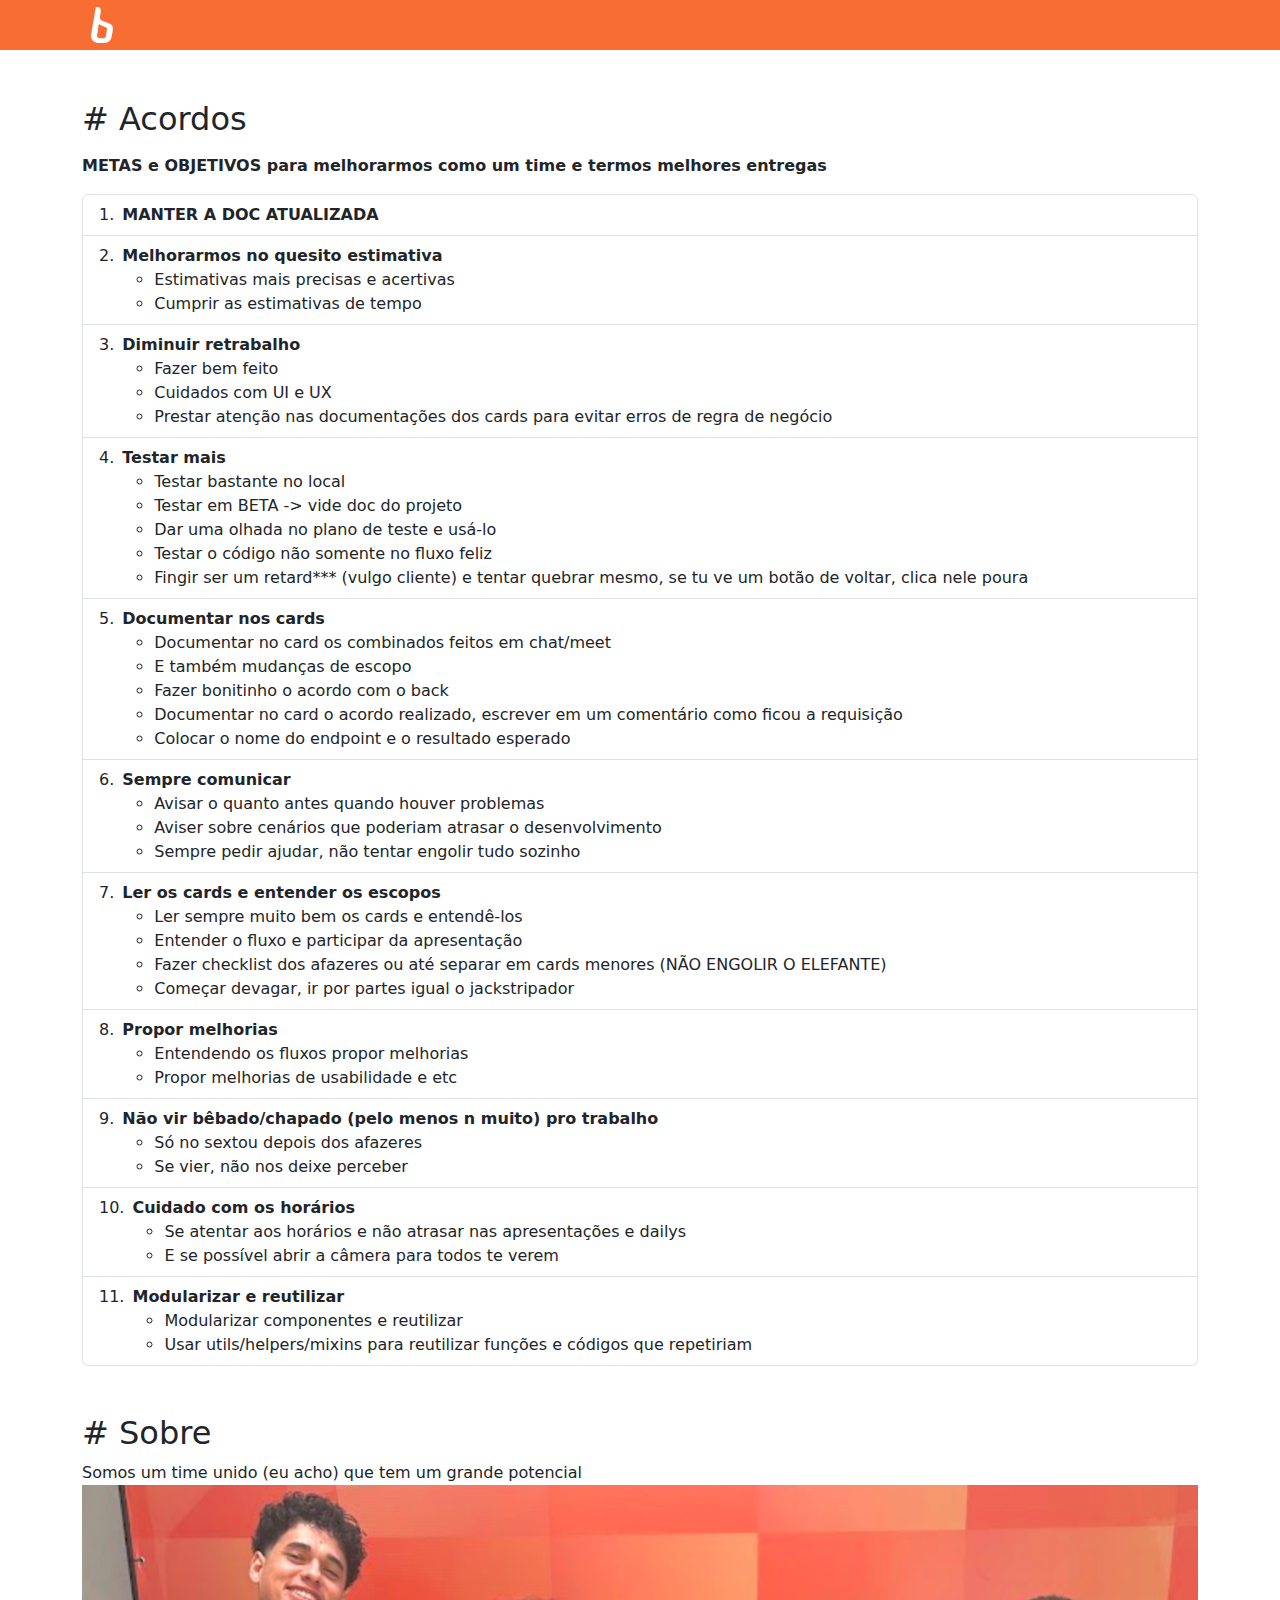
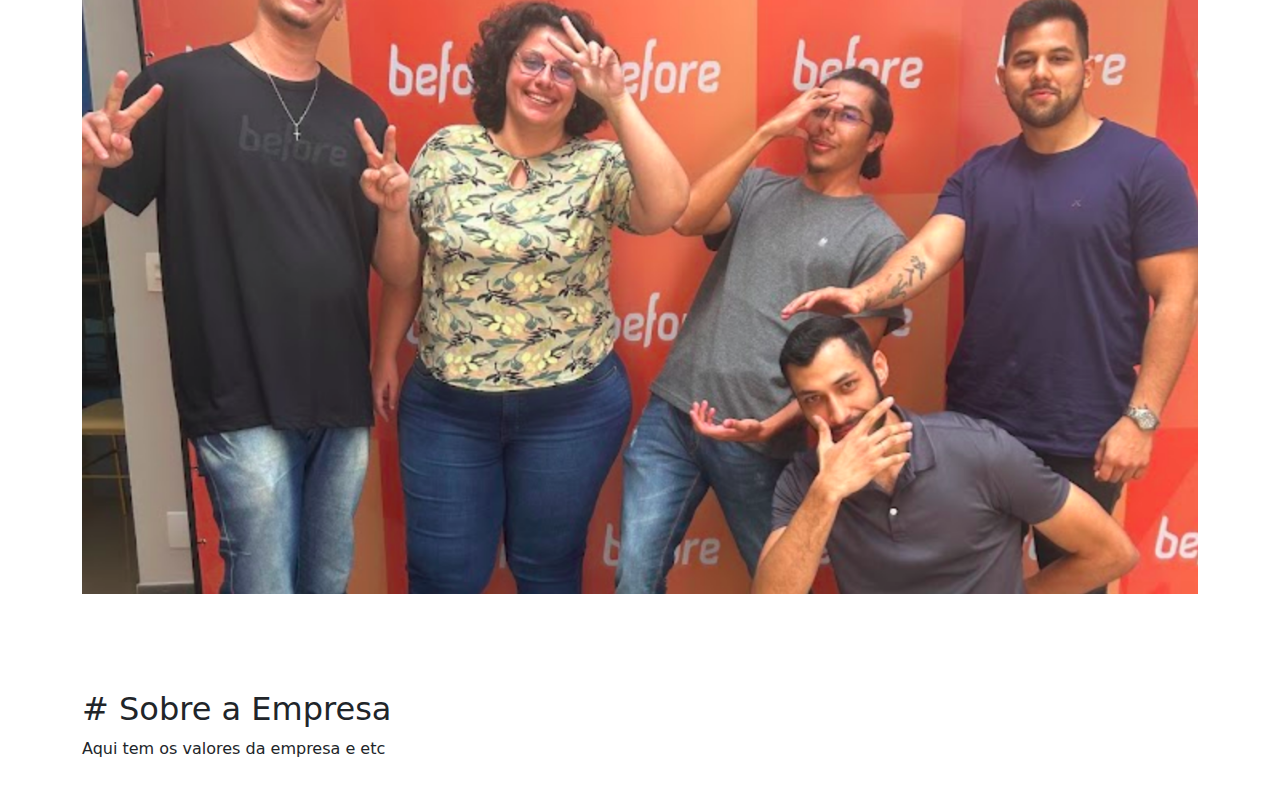
==== src/documentation.html @ 4512d08c "new navbar layout and adding goals on documentation and hub" ====
<html lang="pt-br">
  <head>
    <meta charset="UTF-8">
    <meta name="viewport" content="width=device-width, initial-scale=1.0">
    <link rel="icon" type="image/png" href="assets/images/cat.png">
    <link rel="stylesheet" href="assets/style/documentation.css">
    <link rel="stylesheet" href="assets/style/main.css">
    <link href="https://cdn.jsdelivr.net/npm/bootstrap@5.3.3/dist/css/bootstrap.min.css" rel="stylesheet" integrity="sha384-QWTKZyjpPEjISv5WaRU9OFeRpok6YctnYmDr5pNlyT2bRjXh0JMhjY6hW+ALEwIH" crossorigin="anonymous">
    <title>DOC</title>
  </head>

  <body id="documentation">
    <div id="navbar"></div>
    <div class="body">
      <div class="container">
        <section id="agreements">
          <h2 class="h2"># Acordos</h2>
          <div id="container-agreements" class="mb-5" />
        </section>
        <section id="about">
          <h2 class="h2"># Sobre</h2>
          <div id="content-about" class="mb-5">
            Somos um time unido (eu acho) que tem um grande potencial
            <img src="assets/images/time-front-end.jpg" alt="foto do timinho" class="mb-5">
          </div>
        </section>
        <section id="enterprise">
          <h2 class="h2"># Sobre a Empresa</h2>
          <div id="content-enterprise" class="mb-5">
            Aqui tem os valores da empresa e etc
          </div>
        </section>
      </div>
    </div>
  </body>
</html>

<script src="https://cdn.jsdelivr.net/npm/bootstrap@5.3.3/dist/js/bootstrap.bundle.min.js" integrity="sha384-YvpcrYf0tY3lHB60NNkmXc5s9fDVZLESaAA55NDzOxhy9GkcIdslK1eN7N6jIeHz" crossorigin="anonymous"></script>
<script type="module" src="./js/documentation/index.js"></script>
---- src/assets/style/documentation.css ----
@import url('navbar.css');

#agreements {
  margin-top: 100px;
}

#agreements,
#about,
#enterprise {
  scroll-margin-top: 100px;
}

img {
  width: 100%;
}
---- src/assets/style/main.css ----
@import url('navbar.css');

body {
  font-family: sans-serif;
}

.container {
  max-width: 1200px;
  margin: 0px auto;
}

.section {
  .title {
    font-size: 24px;
  }
  .content {
    font-size: 16px;
    .list {

    }
    .list-item {

    }
  }
}
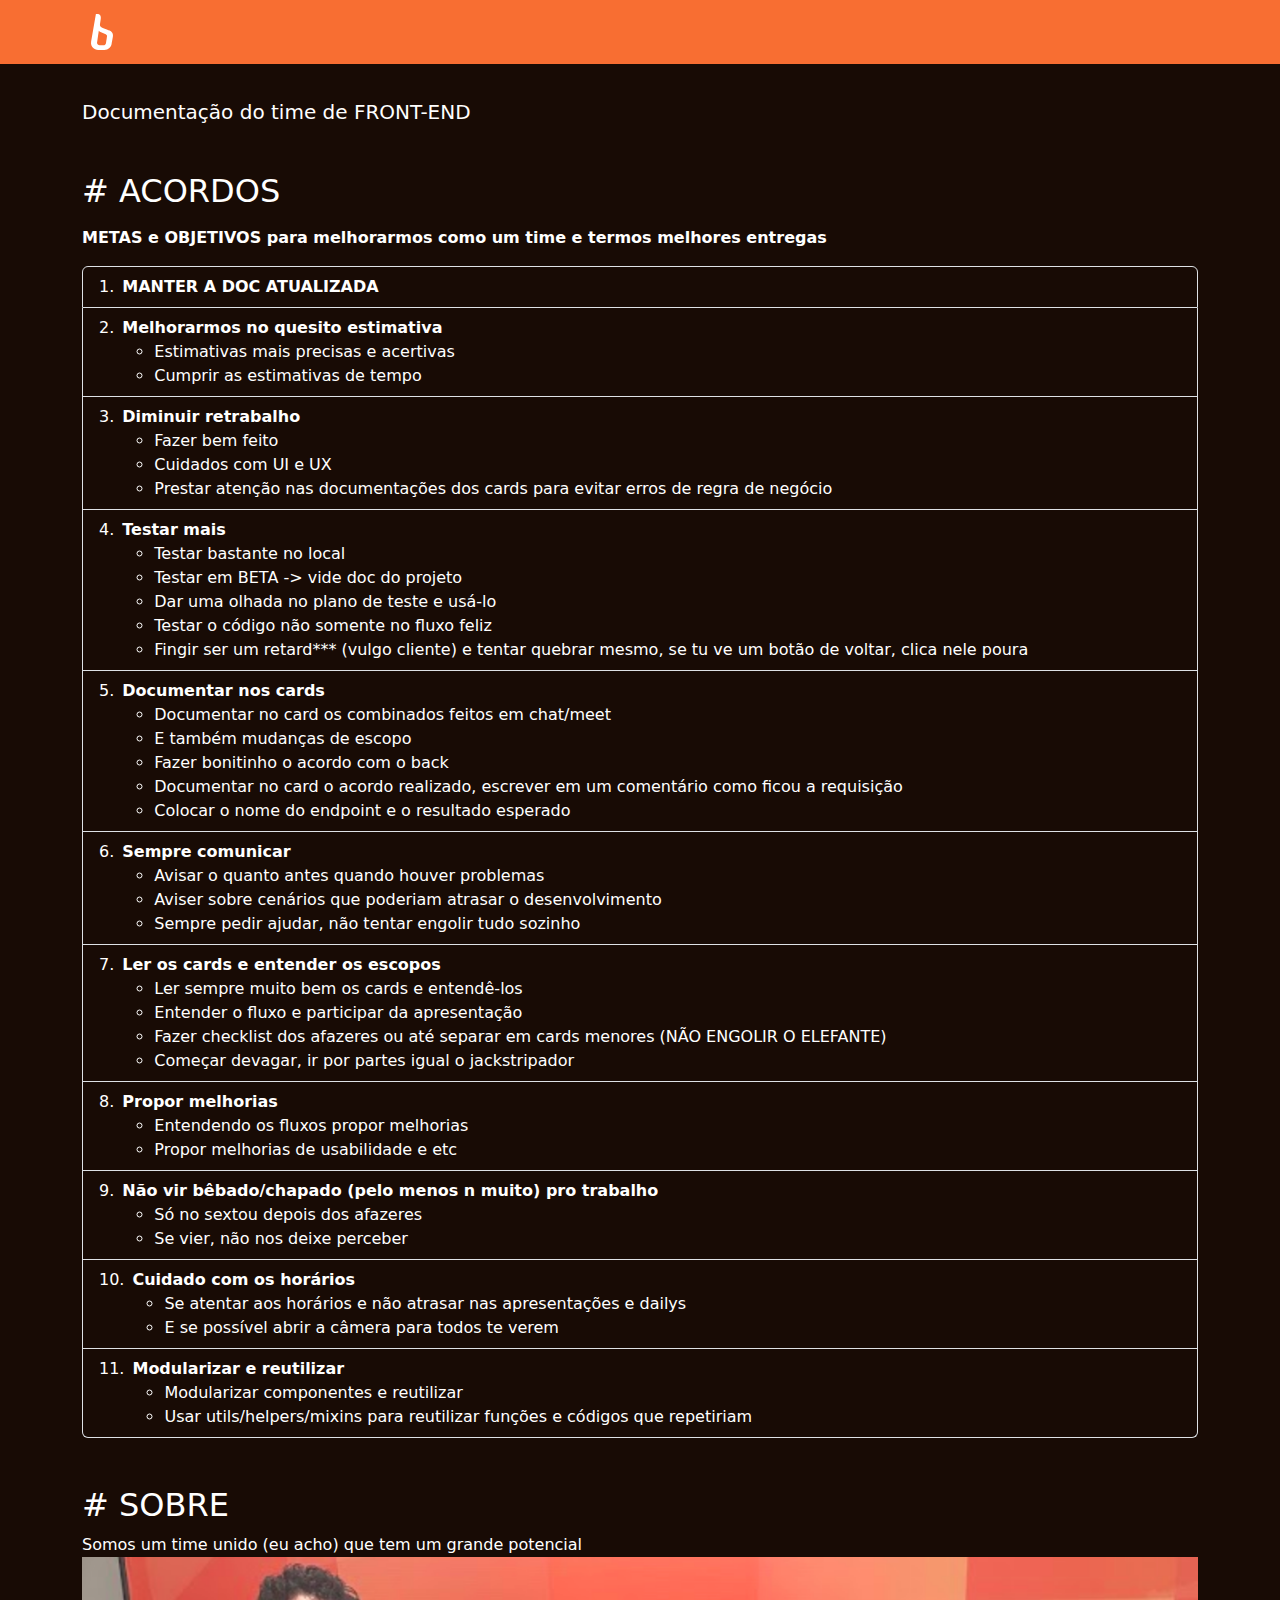
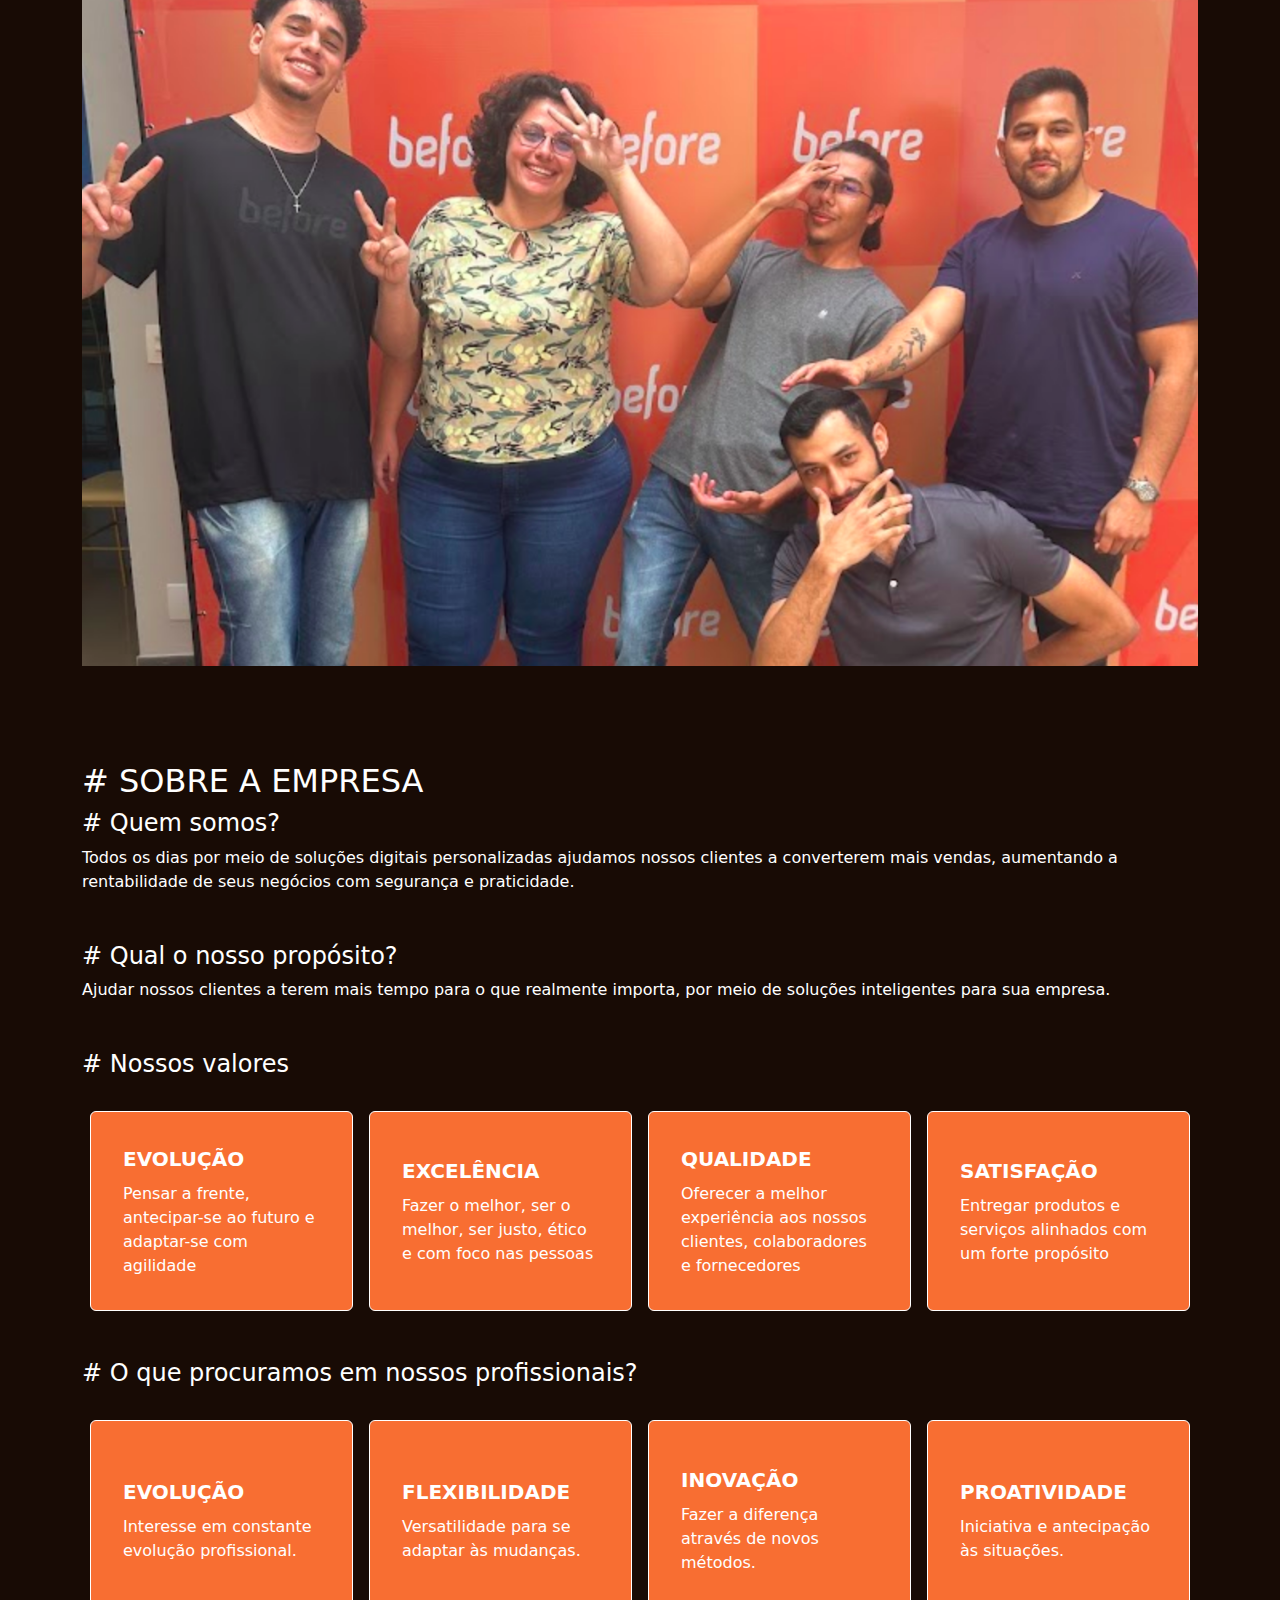
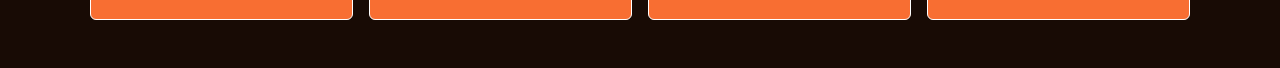
==== commit 1b788bcc: "adding sidebar on hub and some layouts improvements" ====
--- a/src/documentation.html
+++ b/src/documentation.html
@@ -3,8 +3,8 @@
     <meta charset="UTF-8">
     <meta name="viewport" content="width=device-width, initial-scale=1.0">
     <link rel="icon" type="image/png" href="assets/images/cat.png">
+    <link rel="stylesheet" href="assets/style/main.css">
     <link rel="stylesheet" href="assets/style/documentation.css">
-    <link rel="stylesheet" href="assets/style/main.css">
     <link href="https://cdn.jsdelivr.net/npm/bootstrap@5.3.3/dist/css/bootstrap.min.css" rel="stylesheet" integrity="sha384-QWTKZyjpPEjISv5WaRU9OFeRpok6YctnYmDr5pNlyT2bRjXh0JMhjY6hW+ALEwIH" crossorigin="anonymous">
     <title>DOC</title>
   </head>
@@ -13,21 +13,79 @@
     <div id="navbar"></div>
     <div class="body">
       <div class="container">
+        <h5 class="title mb-5">
+          Documentação do time de FRONT-END
+        </h5>
         <section id="agreements">
-          <h2 class="h2"># Acordos</h2>
+          <h2 class="h2"># ACORDOS</h2>
           <div id="container-agreements" class="mb-5" />
         </section>
         <section id="about">
-          <h2 class="h2"># Sobre</h2>
+          <h2 class="h2"># SOBRE</h2>
           <div id="content-about" class="mb-5">
             Somos um time unido (eu acho) que tem um grande potencial
             <img src="assets/images/time-front-end.jpg" alt="foto do timinho" class="mb-5">
           </div>
         </section>
         <section id="enterprise">
-          <h2 class="h2"># Sobre a Empresa</h2>
-          <div id="content-enterprise" class="mb-5">
-            Aqui tem os valores da empresa e etc
+          <h2 class="h2"># SOBRE A EMPRESA</h2>
+          <div id="who-are-we" class="mb-5">
+            <h4 class="h4"># Quem somos?</h4>
+            <div class="content">
+              Todos os dias por meio de soluções digitais personalizadas
+              ajudamos nossos clientes a converterem mais vendas, aumentando
+              a rentabilidade de seus negócios com segurança e praticidade.
+            </div>
+          </div>
+          <div id="purpose" class="mb-5">
+            <h4 class="h4"># Qual o nosso propósito?</h4>
+            <div class="content">
+              Ajudar nossos clientes a terem mais tempo para o que
+              realmente importa, por meio de soluções inteligentes para
+              sua empresa.
+            </div>
+          </div>
+          <div id="our-values" class="mb-5">
+            <h4 class="h4"># Nossos valores</h4>
+            <div class="container-cards">
+              <div class="card">
+                <div class="title fw-bold">EVOLUÇÃO</div>
+                <div class="info">Pensar a frente, antecipar-se ao futuro e adaptar-se com agilidade</div>
+              </div>
+              <div class="card">
+                <div class="title fw-bold">EXCELÊNCIA</div>
+                <div class="info">Fazer o melhor, ser o melhor, ser justo, ético e com foco nas pessoas</div>
+              </div>
+              <div class="card">
+                <div class="title fw-bold">QUALIDADE</div>
+                <div class="info">Oferecer a melhor experiência aos nossos clientes, colaboradores e fornecedores</div>
+              </div>
+              <div class="card">
+                <div class="title fw-bold">SATISFAÇÃO</div>
+                <div class="info">Entregar produtos e serviços alinhados com um forte propósito</div>
+              </div>   
+            </div>
+          </div>
+          <div id="what-we-look-for-in-our-professionals" class="mb-5">
+            <h4 class="h4"># O que procuramos em nossos profissionais?</h4>
+            <div class="container-cards">
+              <div class="card">
+                <div class="title fw-bold">EVOLUÇÃO</div>
+                <div class="info">Interesse em constante evolução profissional.</div>
+              </div>
+              <div class="card">
+                <div class="title fw-bold">FLEXIBILIDADE</div>
+                <div class="info">Versatilidade para se adaptar às mudanças.</div>
+              </div>
+              <div class="card">
+                <div class="title fw-bold">INOVAÇÃO</div>
+                <div class="info">Fazer a diferença através de novos métodos.</div>
+              </div>
+              <div class="card">
+                <div class="title fw-bold">PROATIVIDADE</div>
+                <div class="info">Iniciativa e antecipação às situações.</div>
+              </div>
+            </div>
           </div>
         </section>
       </div>
--- a/src/assets/style/main.css
+++ b/src/assets/style/main.css
@@ -1,7 +1,35 @@
 @import url('navbar.css');
+
+:root {
+  /* variáveis locais */
+  --documentation-primary-color: #F86E32;
+  --documentation-body-color: #180B05;
+  --hub-primary-color: #0937D6;
+  --hub-body-color: #030E33;
+  --pap-primary-color: #660099;
+  --pap-body-color: #200030;
+
+  --primary-color: var(--documentation-primary-color) !important;
+  --body-color: var(--documentation-body-color) !important;
+
+  /* sobreescrita de variaveis do bootstrap */
+  --bs-body-bg: var(--body-color) !important;
+  --bs-heading-color: #FFF !important;
+  --bs-body-color: #FFF !important;
+}
+
+::-webkit-scrollbar {
+  width: 0px;
+  height: 0px;
+}
+
+html {
+  scrollbar-width: 0px;
+}
 
 body {
   font-family: sans-serif;
+  -ms-overflow-style: none !important;
 }
 
 .container {
@@ -15,11 +43,5 @@
   }
   .content {
     font-size: 16px;
-    .list {
-
-    }
-    .list-item {
-
-    }
   }
 }
--- a/src/assets/style/documentation.css
+++ b/src/assets/style/documentation.css
@@ -1,6 +1,15 @@
 @import url('navbar.css');
 
-#agreements {
+:root {
+  --bs-body-bg: #180B05 !important;
+}
+
+.documentation {
+  background-color: #000;
+  color: #FFF;
+}
+
+.title {
   margin-top: 100px;
 }
 
@@ -12,4 +21,29 @@
 
 img {
   width: 100%;
-}+}
+
+.container-cards {
+  margin-top: 32px;
+  display: flex !important;
+  flex-wrap: wrap !important;
+  justify-content: center;
+  gap: 16px;
+}
+
+.card {
+  display: flex !important;
+  border: 1px solid !important;
+  justify-content: center;
+  background-color: var(--primary-color) !important;
+  padding: 32px;
+  width: calc(25% - 16px) !important;
+  min-width: 250px !important;
+  height: 200px !important;
+
+  .title {
+    margin: 0px;
+    font-size: 20px;
+    margin-bottom: 8px;
+  }
+}
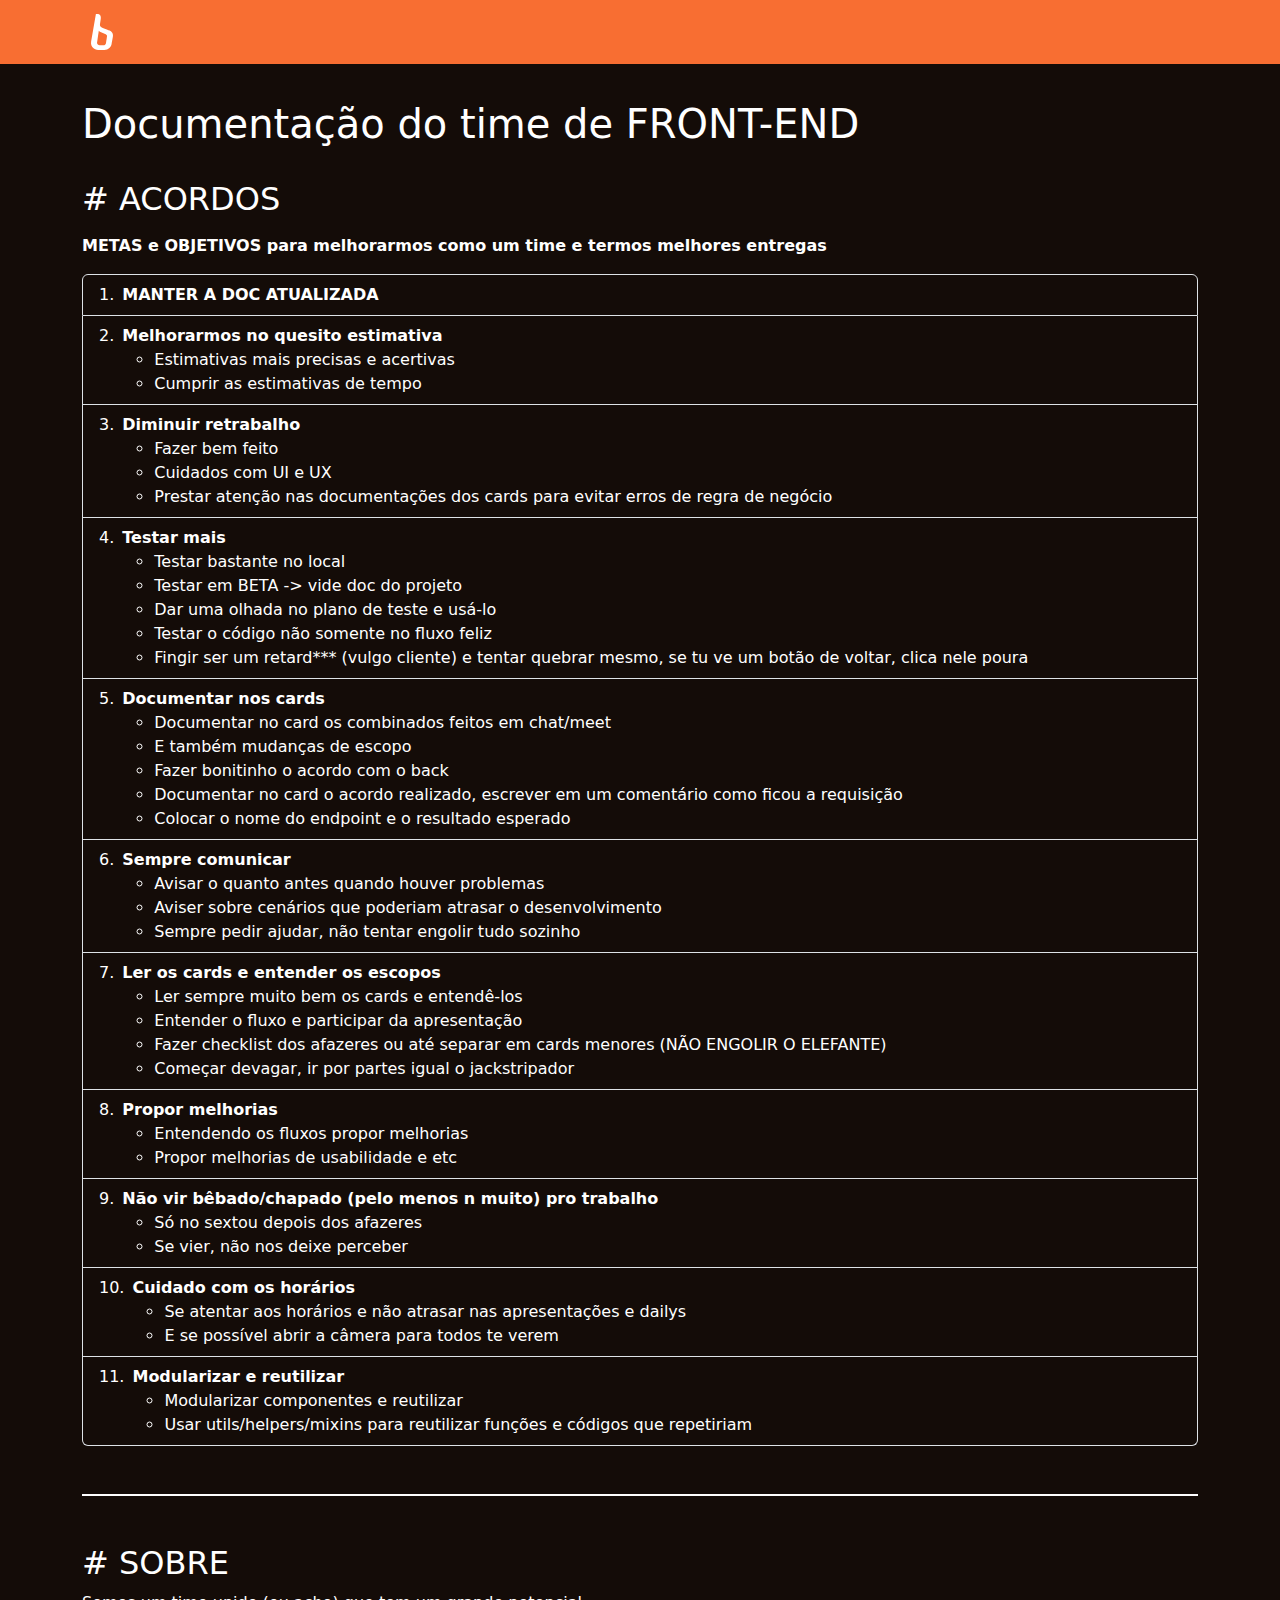
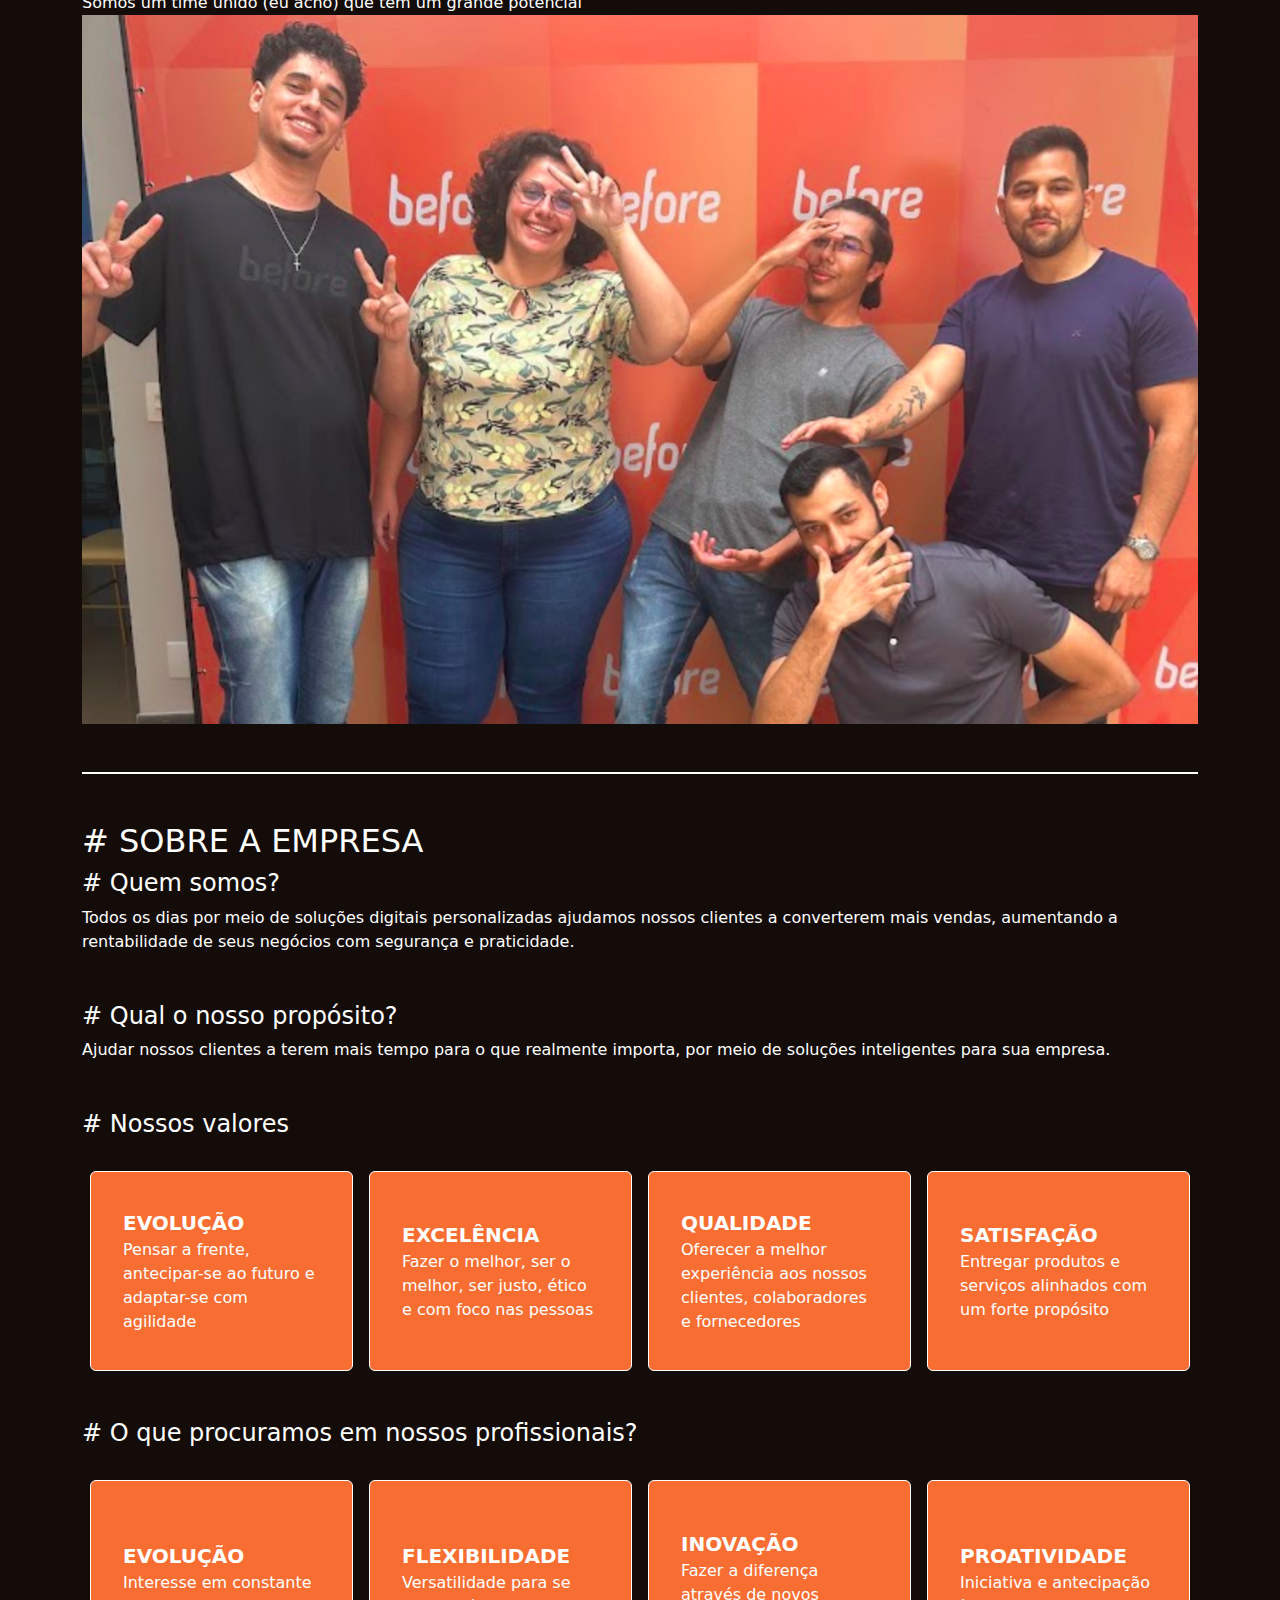
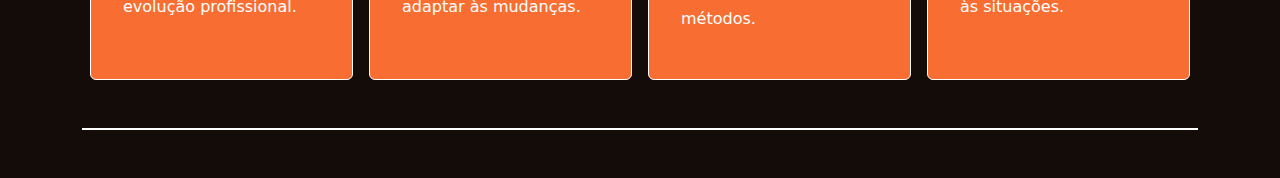
==== commit f965dc8b: "layout adjusts" ====
--- a/src/documentation.html
+++ b/src/documentation.html
@@ -13,16 +13,16 @@
     <div id="navbar"></div>
     <div class="body">
       <div class="container">
-        <h5 class="title mb-5">
+        <h1 class="title h1">
           Documentação do time de FRONT-END
-        </h5>
+        </h1>
         <section id="agreements">
           <h2 class="h2"># ACORDOS</h2>
           <div id="container-agreements" class="mb-5" />
         </section>
         <section id="about">
           <h2 class="h2"># SOBRE</h2>
-          <div id="content-about" class="mb-5">
+          <div id="content-about">
             Somos um time unido (eu acho) que tem um grande potencial
             <img src="assets/images/time-front-end.jpg" alt="foto do timinho" class="mb-5">
           </div>
--- a/src/assets/style/main.css
+++ b/src/assets/style/main.css
@@ -3,7 +3,7 @@
 :root {
   /* variáveis locais */
   --documentation-primary-color: #F86E32;
-  --documentation-body-color: #180B05;
+  --documentation-body-color: #140c08;
   --hub-primary-color: #0937D6;
   --hub-body-color: #030E33;
   --pap-primary-color: #660099;
@@ -45,3 +45,83 @@
     font-size: 16px;
   }
 }
+
+#agreements,
+#about,
+#goals,
+#get-started,
+#instalation,
+#execution,
+#new-client {
+  scroll-margin-top: 100px;
+}
+
+.title {
+  margin-top: 100px !important;
+  margin-bottom: 32px !important;
+}
+
+.list-unstyled {
+  display: flex !important;
+  flex-direction: column !important;
+  gap: 8px !important;
+}
+
+section {
+  border-bottom: 2px solid;
+  margin-bottom: 3rem;
+}
+
+.border-none {
+  border: none !important;
+}
+
+.bd-sidebar {
+  position: sticky;
+  top: 72px;
+  border-right: solid 1px !important;
+}
+
+.bd-links-heading {
+  font-size: 20px !important;
+}
+
+.bd-links-link {
+  color: var(--bs-body-color);
+  text-decoration: none;
+  padding: 4px 8px;
+  border-radius: var(--bs-border-radius);
+  margin: 8px 0px;
+  font-size: 18px !important;
+
+  &:hover {
+    background-color: var(--primary-color);
+    color: white;
+  }
+}
+
+.code-container {
+  margin: 12px 0;
+  padding: 0 12px 24px;
+  border-radius: var(--bs-border-radius) !important;
+  background-color: rgb(var(--bs-dark-rgb)) !important;
+}
+
+.code {
+  white-space: pre-line;
+  font-size: 16px !important;
+}
+
+pre {
+  margin-top: 0;
+  padding-top: 0;
+  padding: 12px !important;
+  border-radius: var(--bs-border-radius) !important;
+  overflow-x: auto !important;
+  border: 1px solid #444 !important;
+  white-space: pre-wrap !important;
+}
+
+pre code {
+  display: block !important;
+}
--- a/src/assets/style/documentation.css
+++ b/src/assets/style/documentation.css
@@ -1,7 +1,8 @@
 @import url('navbar.css');
 
 :root {
-  --bs-body-bg: #180B05 !important;
+  --primary-color: var(--documentation-primary-color) !important;
+  --body-color: var(--documentation-body-color) !important;
 }
 
 .documentation {
@@ -42,7 +43,7 @@
   height: 200px !important;
 
   .title {
-    margin: 0px;
+    margin: 0px !important;
     font-size: 20px;
     margin-bottom: 8px;
   }
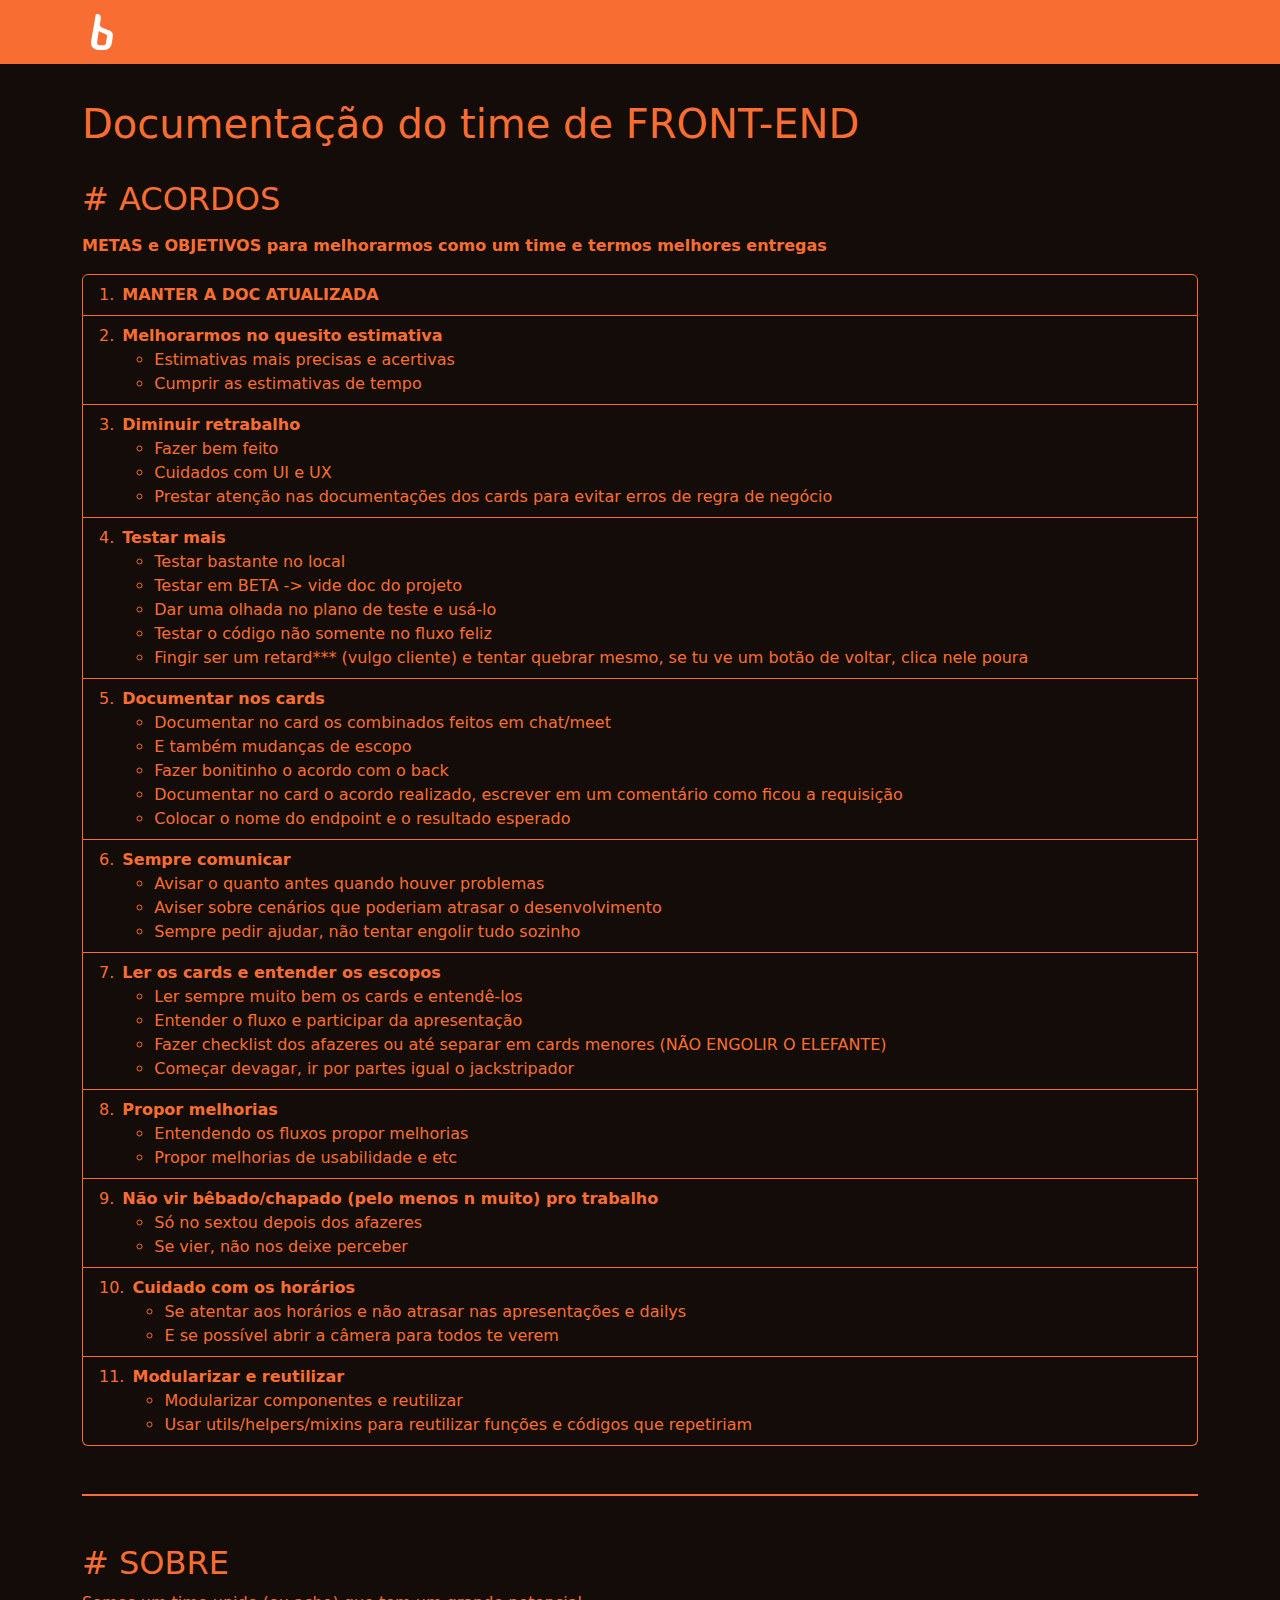
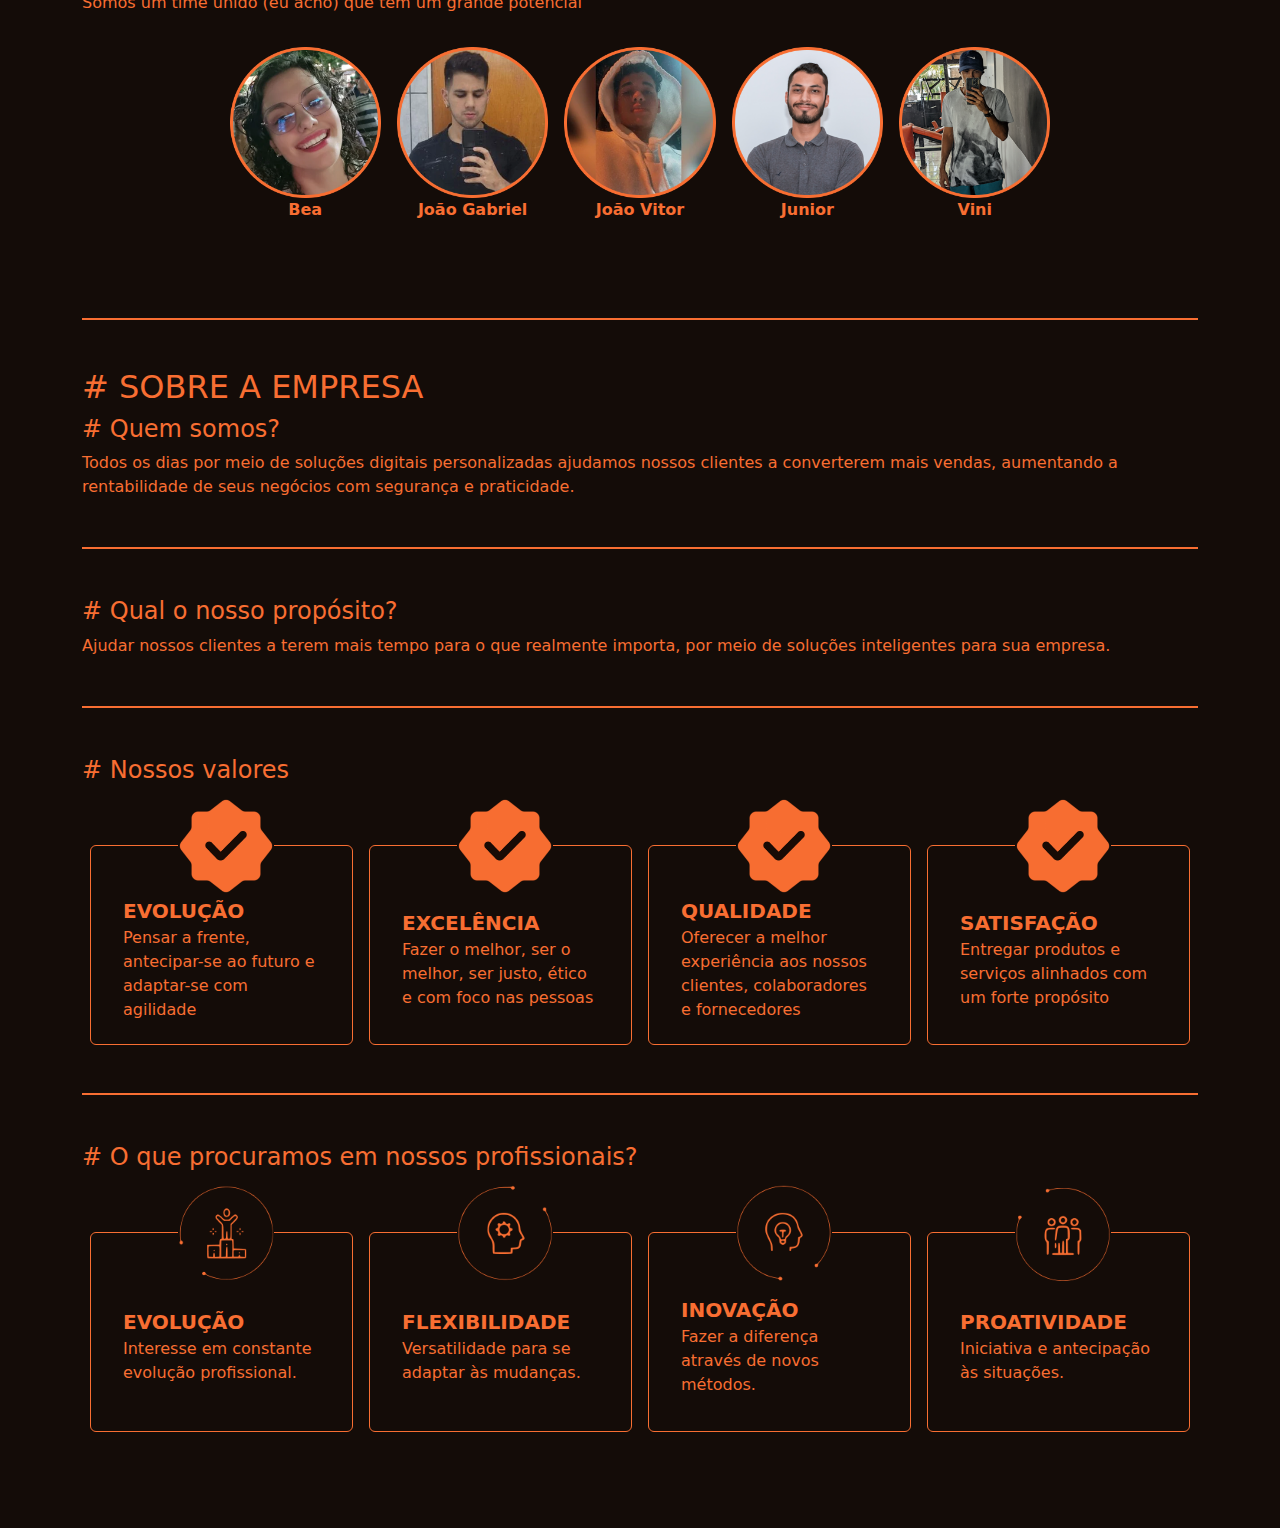
==== commit 40414082: "new icons on documentation" ====
--- a/src/documentation.html
+++ b/src/documentation.html
@@ -24,69 +24,103 @@
           <h2 class="h2"># SOBRE</h2>
           <div id="content-about">
             Somos um time unido (eu acho) que tem um grande potencial
-            <img src="assets/images/time-front-end.jpg" alt="foto do timinho" class="mb-5">
+            <div class="container-people mb-5">
+              <div class="person">
+                <img src="assets/images/bea-icon.png" alt="" class="img">
+                <div class="name">Bea</div>
+                <div class="nick-name">(codinome: torradas)</div>
+              </div>
+              <div class="person">
+                <img src="assets/images/maionese-icon.png" alt="" class="img">
+                <div class="name">João Gabriel</div>
+                <div class="nick-name">(codinome: maionese)</div>
+              </div>
+              <div class="person">
+                <img src="assets/images/moita-icon.png" alt="" class="img">
+                <div class="name">João Vitor</div>
+                <div class="nick-name">(codinome: moitinho/baiano)</div>
+              </div>
+              <div class="person">
+                <img src="assets/images/jr-icon.png" alt="" class="img">
+                <div class="name">Junior</div>
+                <div class="nick-name">(codinome?)</div>
+              </div>
+              <div class="person">
+                <img src="assets/images/vini-icon.png" alt="" class="img">
+                <div class="name">Vini</div>
+                <div class="nick-name">(codinome: phoenix)</div>
+              </div>
+            </div>
           </div>
         </section>
         <section id="enterprise">
           <h2 class="h2"># SOBRE A EMPRESA</h2>
-          <div id="who-are-we" class="mb-5">
+          <section id="who-are-we" class="mb-5 pb-5">
             <h4 class="h4"># Quem somos?</h4>
             <div class="content">
               Todos os dias por meio de soluções digitais personalizadas
               ajudamos nossos clientes a converterem mais vendas, aumentando
               a rentabilidade de seus negócios com segurança e praticidade.
             </div>
-          </div>
-          <div id="purpose" class="mb-5">
+          </section>
+          <section id="purpose" class="mb-5 pb-5">
             <h4 class="h4"># Qual o nosso propósito?</h4>
             <div class="content">
               Ajudar nossos clientes a terem mais tempo para o que
               realmente importa, por meio de soluções inteligentes para
               sua empresa.
             </div>
-          </div>
-          <div id="our-values" class="mb-5">
+          </section>
+          <section id="our-values" class="mb-5 pb-5">
             <h4 class="h4"># Nossos valores</h4>
             <div class="container-cards">
               <div class="card">
+                <img src="assets/images/documentation-values-icon.png" alt="icone-evolução" class="img mb-5">
                 <div class="title fw-bold">EVOLUÇÃO</div>
                 <div class="info">Pensar a frente, antecipar-se ao futuro e adaptar-se com agilidade</div>
               </div>
               <div class="card">
+                <img src="assets/images/documentation-values-icon.png" alt="icone-excelência" class="img mb-5">
                 <div class="title fw-bold">EXCELÊNCIA</div>
                 <div class="info">Fazer o melhor, ser o melhor, ser justo, ético e com foco nas pessoas</div>
               </div>
               <div class="card">
+                <img src="assets/images/documentation-values-icon.png" alt="icone-qualidade" class="img mb-5">
                 <div class="title fw-bold">QUALIDADE</div>
                 <div class="info">Oferecer a melhor experiência aos nossos clientes, colaboradores e fornecedores</div>
               </div>
               <div class="card">
+                <img src="assets/images/documentation-values-icon.png" alt="icone-satisfação" class="img mb-5">
                 <div class="title fw-bold">SATISFAÇÃO</div>
                 <div class="info">Entregar produtos e serviços alinhados com um forte propósito</div>
-              </div>   
+              </div>
             </div>
-          </div>
-          <div id="what-we-look-for-in-our-professionals" class="mb-5">
+          </section>
+          <section id="what-we-look-for-in-our-professionals" class="mb-5 pb-5">
             <h4 class="h4"># O que procuramos em nossos profissionais?</h4>
             <div class="container-cards">
               <div class="card">
+                <img src="assets/images/documentation-evolution-icon.png" alt="icone-evolução" class="img mb-5">
                 <div class="title fw-bold">EVOLUÇÃO</div>
                 <div class="info">Interesse em constante evolução profissional.</div>
               </div>
               <div class="card">
+                <img src="assets/images/documentation-flexibility-icon.png" alt="icone-excelência" class="img mb-5">
                 <div class="title fw-bold">FLEXIBILIDADE</div>
                 <div class="info">Versatilidade para se adaptar às mudanças.</div>
               </div>
               <div class="card">
+                <img src="assets/images/documentation-inovation-icon.png" alt="icone-qualidade" class="img mb-5">
                 <div class="title fw-bold">INOVAÇÃO</div>
                 <div class="info">Fazer a diferença através de novos métodos.</div>
               </div>
               <div class="card">
+                <img src="assets/images/documentation-proactiveness-icon.png" alt="icone-satisfação" class="img mb-5">
                 <div class="title fw-bold">PROATIVIDADE</div>
                 <div class="info">Iniciativa e antecipação às situações.</div>
               </div>
             </div>
-          </div>
+          </section>
         </section>
       </div>
     </div>
--- a/src/assets/style/main.css
+++ b/src/assets/style/main.css
@@ -14,8 +14,9 @@
 
   /* sobreescrita de variaveis do bootstrap */
   --bs-body-bg: var(--body-color) !important;
-  --bs-heading-color: #FFF !important;
-  --bs-body-color: #FFF !important;
+  --bs-heading-color: var(--primary-color) !important;
+  --bs-body-color: var(--primary-color) !important;
+  --bs-border-color: var(--primary-color) !important;
 }
 
 ::-webkit-scrollbar {
@@ -67,7 +68,7 @@
   gap: 8px !important;
 }
 
-section {
+section:not(:last-child) {
   border-bottom: 2px solid;
   margin-bottom: 3rem;
 }
--- a/src/assets/style/documentation.css
+++ b/src/assets/style/documentation.css
@@ -25,22 +25,32 @@
 }
 
 .container-cards {
-  margin-top: 32px;
+  margin-top: 60px;
   display: flex !important;
   flex-wrap: wrap !important;
   justify-content: center;
-  gap: 16px;
+  gap: 60px 16px;
 }
 
 .card {
   display: flex !important;
-  border: 1px solid !important;
+  border: 1px solid var(--primary-color) !important;
+  color: var(--primary-color) !important;
   justify-content: center;
-  background-color: var(--primary-color) !important;
-  padding: 32px;
+  background-color: var(--body-color) !important;
+  padding: 60px 32px 32px;
   width: calc(25% - 16px) !important;
   min-width: 250px !important;
   height: 200px !important;
+  position: relative;
+
+  img {
+    width: 96px;
+    position: absolute;
+    top: -48px;
+    left: calc(50% - 44px);
+    background: var(--body-color);
+  }
 
   .title {
     margin: 0px !important;
@@ -48,3 +58,33 @@
     margin-bottom: 8px;
   }
 }
+
+.container-people {
+  margin-top: 32px;
+  display: flex !important;
+  flex-wrap: wrap !important;
+  justify-content: center;
+  gap: 16px 16px;
+}
+
+.person {
+  width: calc(15% - 16px) !important;
+  min-width: 150px !important;
+  text-align: center;
+  display: flex;
+  flex-direction: column;
+}
+
+.name {
+  font-weight: bold;
+}
+
+.nick-name {
+  opacity: 0;
+}
+
+.person:hover {
+  .nick-name {
+    opacity: 1;
+  }
+}
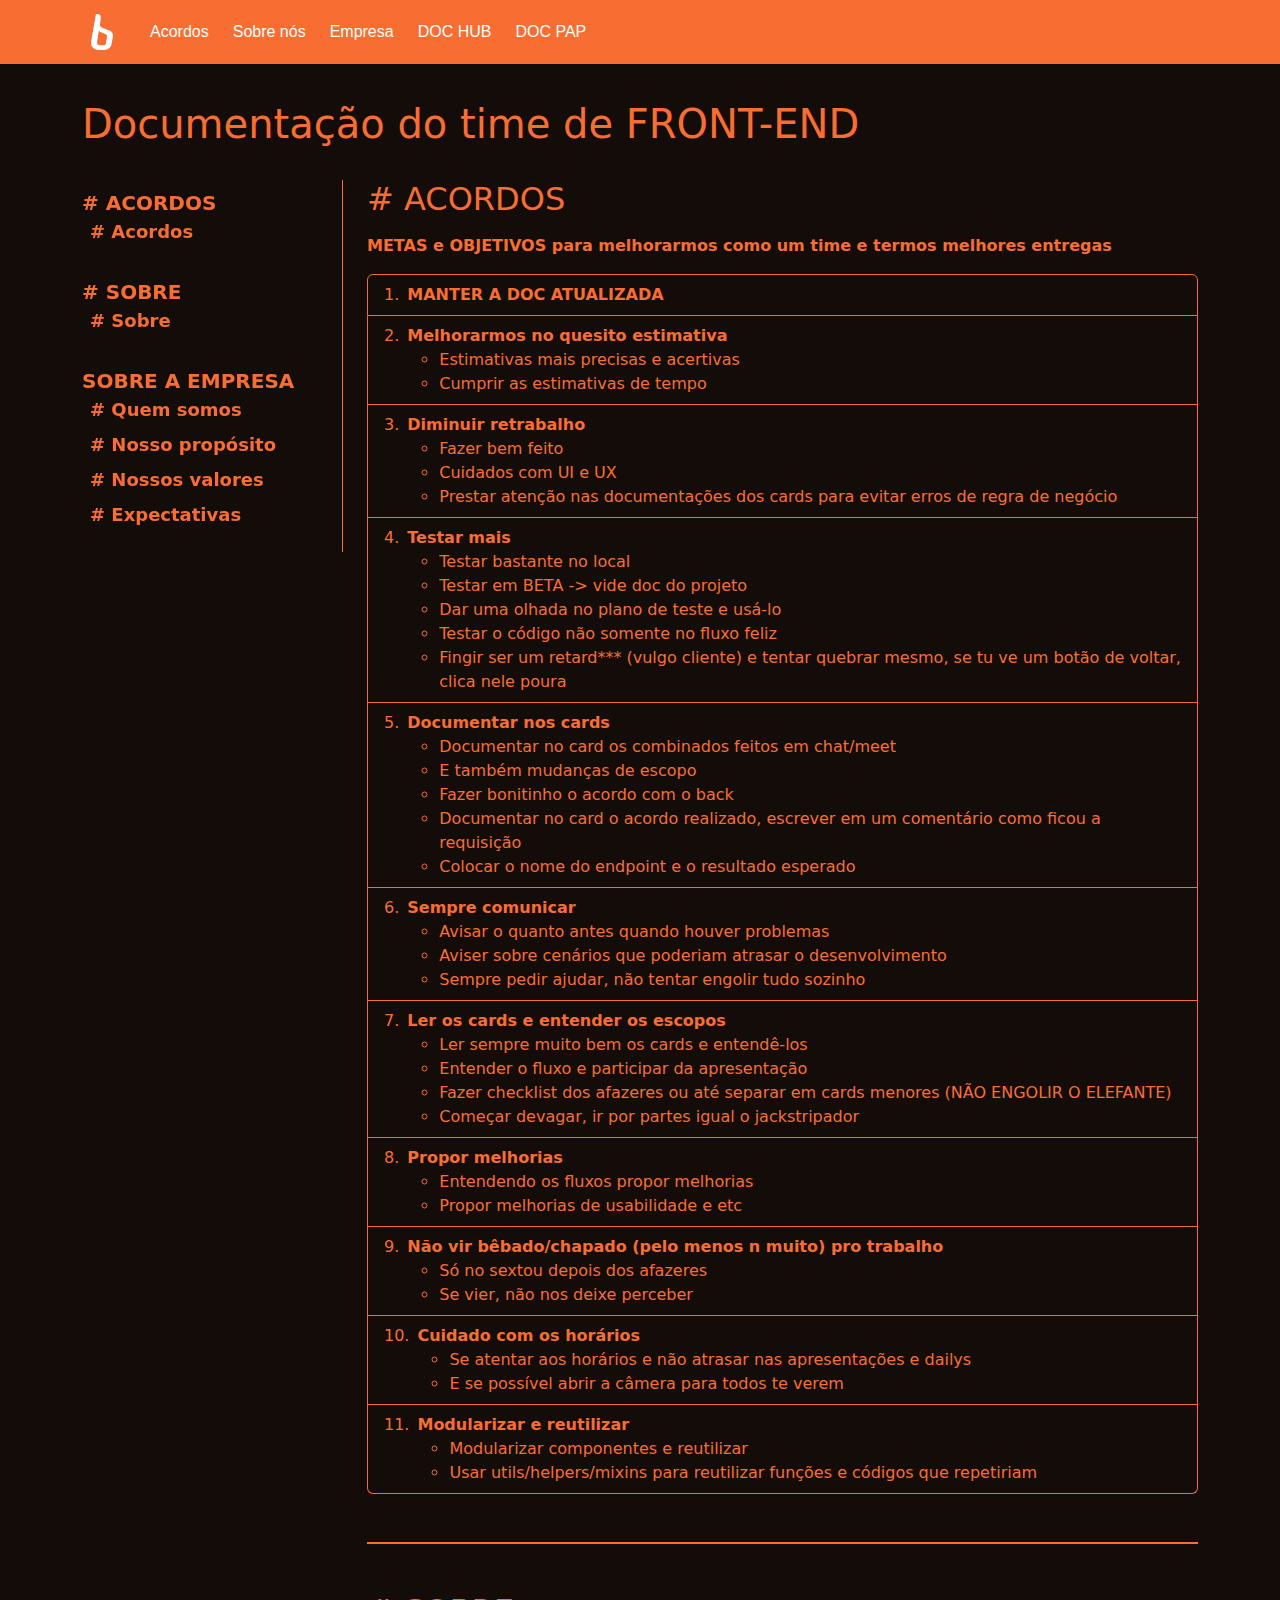
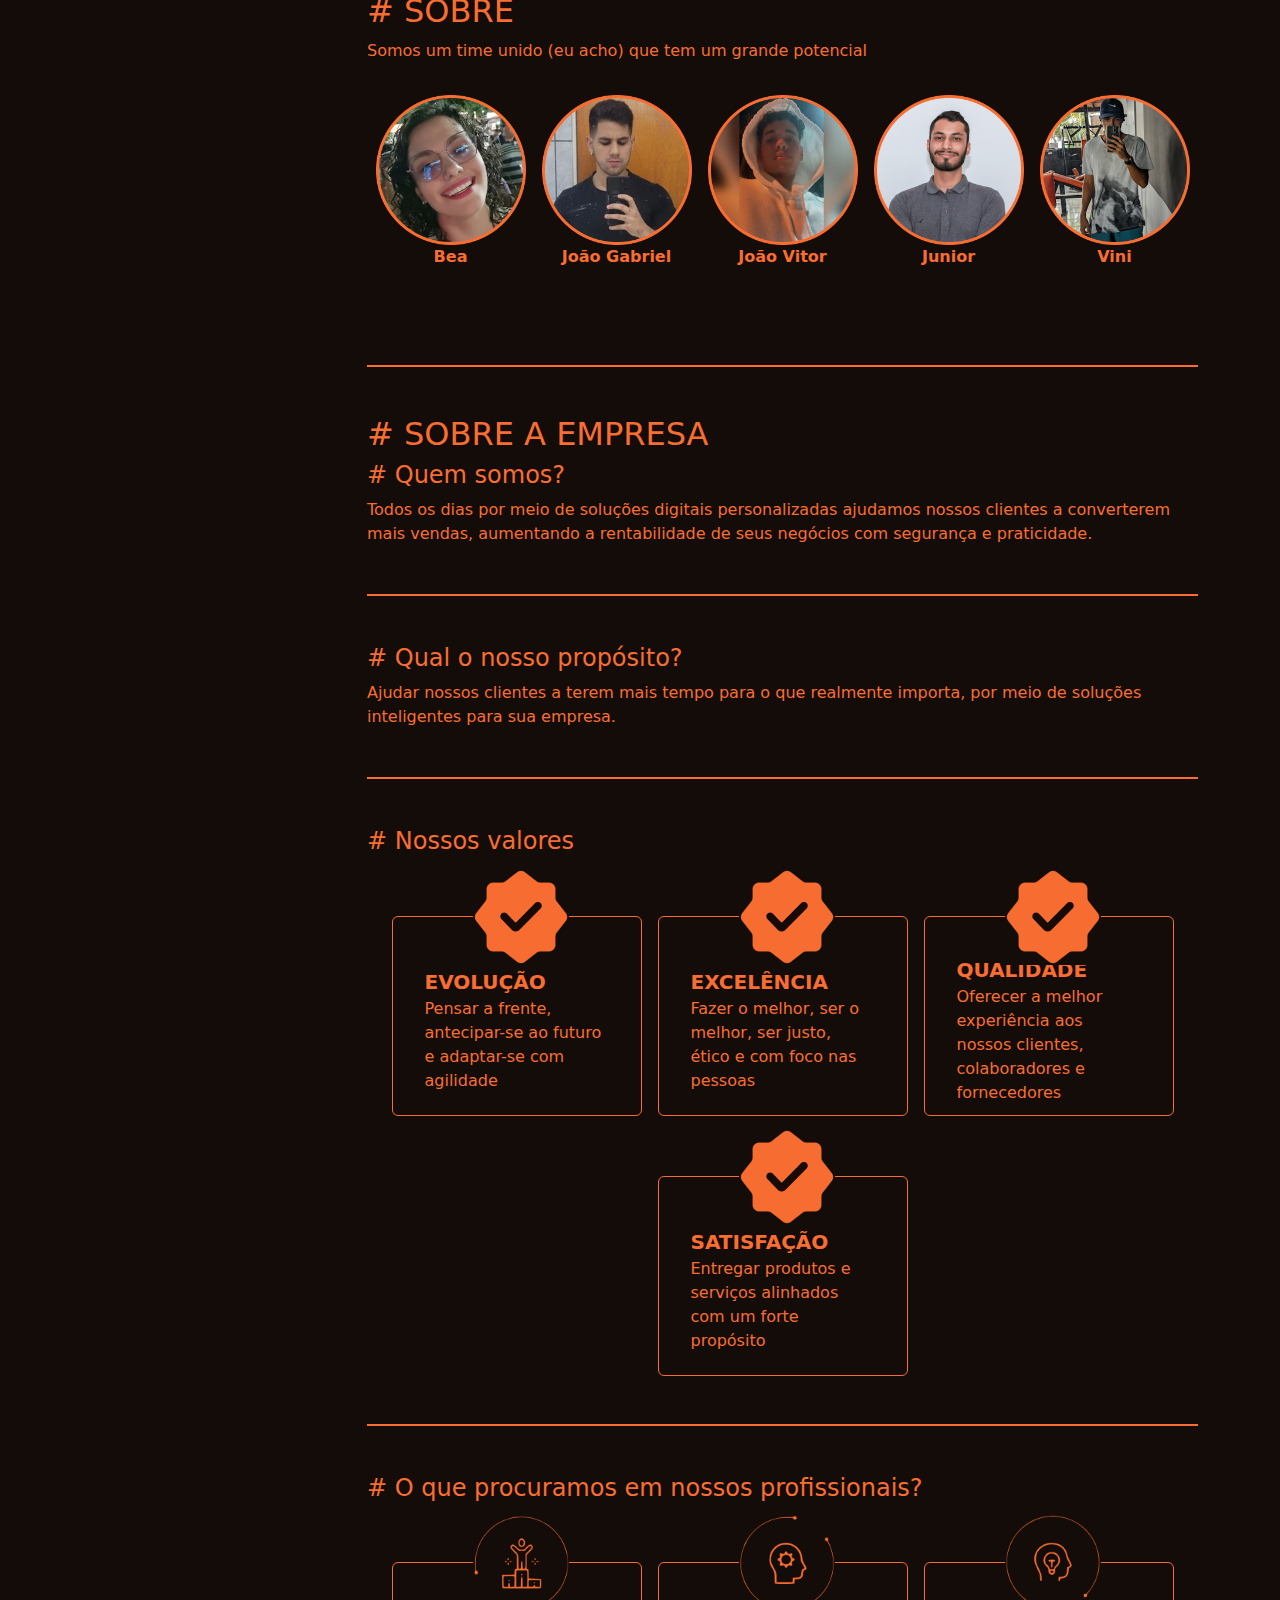
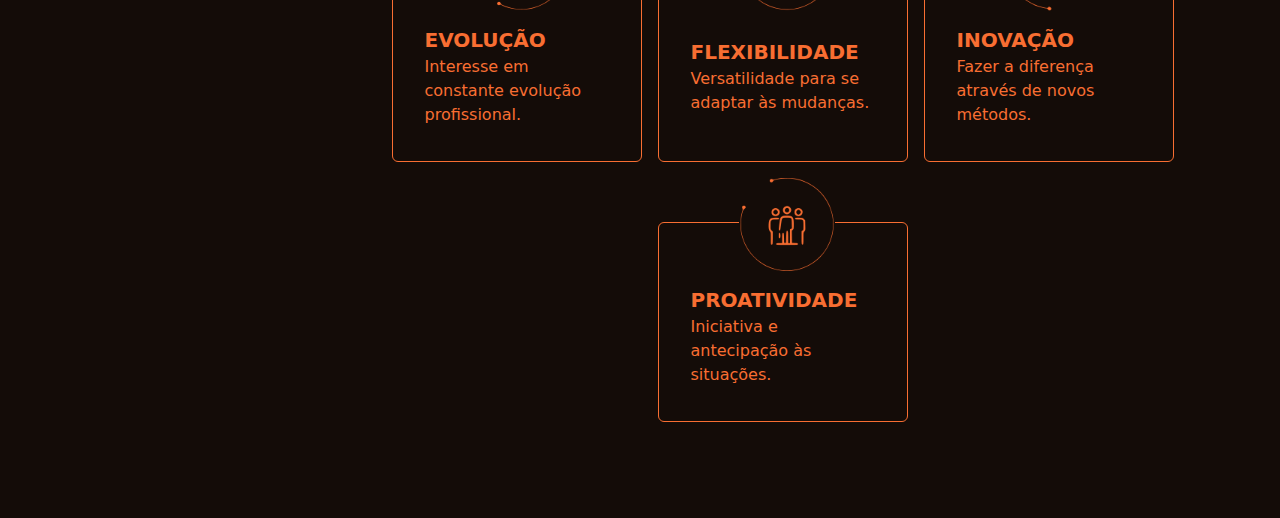
==== commit 4ab98b27: "adding aside generator" ====
--- a/src/documentation.html
+++ b/src/documentation.html
@@ -16,112 +16,117 @@
         <h1 class="title h1">
           Documentação do time de FRONT-END
         </h1>
-        <section id="agreements">
-          <h2 class="h2"># ACORDOS</h2>
-          <div id="container-agreements" class="mb-5" />
-        </section>
-        <section id="about">
-          <h2 class="h2"># SOBRE</h2>
-          <div id="content-about">
-            Somos um time unido (eu acho) que tem um grande potencial
-            <div class="container-people mb-5">
-              <div class="person">
-                <img src="assets/images/bea-icon.png" alt="" class="img">
-                <div class="name">Bea</div>
-                <div class="nick-name">(codinome: torradas)</div>
+        <div class="row justify-content-md-center">
+          <div class="col col-sm-0 col-md-0 col-lg-3 col-xl-3" id="aside"></div>
+          <div class="col col-sm-12 col-md-12 col-lg-9 col-xl-9">
+            <section id="agreements">
+              <h2 class="h2"># ACORDOS</h2>
+              <div id="container-agreements" class="mb-5" />
+            </section>
+            <section id="about">
+              <h2 class="h2"># SOBRE</h2>
+              <div id="content-about">
+                Somos um time unido (eu acho) que tem um grande potencial
+                <div class="container-people mb-5">
+                  <div class="person">
+                    <img src="assets/images/bea-icon.png" alt="" class="img">
+                    <div class="name">Bea</div>
+                    <div class="nick-name">(codinome: torradas)</div>
+                  </div>
+                  <div class="person">
+                    <img src="assets/images/maionese-icon.png" alt="" class="img">
+                    <div class="name">João Gabriel</div>
+                    <div class="nick-name">(codinome: maionese)</div>
+                  </div>
+                  <div class="person">
+                    <img src="assets/images/moita-icon.png" alt="" class="img">
+                    <div class="name">João Vitor</div>
+                    <div class="nick-name">(codinome: moitinho/baiano)</div>
+                  </div>
+                  <div class="person">
+                    <img src="assets/images/jr-icon.png" alt="" class="img">
+                    <div class="name">Junior</div>
+                    <div class="nick-name">(codinome?)</div>
+                  </div>
+                  <div class="person">
+                    <img src="assets/images/vini-icon.png" alt="" class="img">
+                    <div class="name">Vini</div>
+                    <div class="nick-name">(codinome: phoenix)</div>
+                  </div>
+                </div>
               </div>
-              <div class="person">
-                <img src="assets/images/maionese-icon.png" alt="" class="img">
-                <div class="name">João Gabriel</div>
-                <div class="nick-name">(codinome: maionese)</div>
-              </div>
-              <div class="person">
-                <img src="assets/images/moita-icon.png" alt="" class="img">
-                <div class="name">João Vitor</div>
-                <div class="nick-name">(codinome: moitinho/baiano)</div>
-              </div>
-              <div class="person">
-                <img src="assets/images/jr-icon.png" alt="" class="img">
-                <div class="name">Junior</div>
-                <div class="nick-name">(codinome?)</div>
-              </div>
-              <div class="person">
-                <img src="assets/images/vini-icon.png" alt="" class="img">
-                <div class="name">Vini</div>
-                <div class="nick-name">(codinome: phoenix)</div>
-              </div>
-            </div>
+            </section>
+            <section id="enterprise">
+              <h2 class="h2"># SOBRE A EMPRESA</h2>
+              <section id="who-are-we" class="mb-5 pb-5">
+                <h4 class="h4"># Quem somos?</h4>
+                <div class="content">
+                  Todos os dias por meio de soluções digitais personalizadas
+                  ajudamos nossos clientes a converterem mais vendas, aumentando
+                  a rentabilidade de seus negócios com segurança e praticidade.
+                </div>
+              </section>
+              <section id="purpose" class="mb-5 pb-5">
+                <h4 class="h4"># Qual o nosso propósito?</h4>
+                <div class="content">
+                  Ajudar nossos clientes a terem mais tempo para o que
+                  realmente importa, por meio de soluções inteligentes para
+                  sua empresa.
+                </div>
+              </section>
+              <section id="our-values" class="mb-5 pb-5">
+                <h4 class="h4"># Nossos valores</h4>
+                <div class="container-cards">
+                  <div class="card">
+                    <img src="assets/images/documentation-values-icon.png" alt="icone-evolução" class="img mb-5">
+                    <div class="title fw-bold">EVOLUÇÃO</div>
+                    <div class="info">Pensar a frente, antecipar-se ao futuro e adaptar-se com agilidade</div>
+                  </div>
+                  <div class="card">
+                    <img src="assets/images/documentation-values-icon.png" alt="icone-excelência" class="img mb-5">
+                    <div class="title fw-bold">EXCELÊNCIA</div>
+                    <div class="info">Fazer o melhor, ser o melhor, ser justo, ético e com foco nas pessoas</div>
+                  </div>
+                  <div class="card">
+                    <img src="assets/images/documentation-values-icon.png" alt="icone-qualidade" class="img mb-5">
+                    <div class="title fw-bold">QUALIDADE</div>
+                    <div class="info">Oferecer a melhor experiência aos nossos clientes, colaboradores e fornecedores</div>
+                  </div>
+                  <div class="card">
+                    <img src="assets/images/documentation-values-icon.png" alt="icone-satisfação" class="img mb-5">
+                    <div class="title fw-bold">SATISFAÇÃO</div>
+                    <div class="info">Entregar produtos e serviços alinhados com um forte propósito</div>
+                  </div>
+                </div>
+              </section>
+              <section id="what-we-look-for-in-our-professionals" class="mb-5 pb-5">
+                <h4 class="h4"># O que procuramos em nossos profissionais?</h4>
+                <div class="container-cards">
+                  <div class="card">
+                    <img src="assets/images/documentation-evolution-icon.png" alt="icone-evolução" class="img mb-5">
+                    <div class="title fw-bold">EVOLUÇÃO</div>
+                    <div class="info">Interesse em constante evolução profissional.</div>
+                  </div>
+                  <div class="card">
+                    <img src="assets/images/documentation-flexibility-icon.png" alt="icone-excelência" class="img mb-5">
+                    <div class="title fw-bold">FLEXIBILIDADE</div>
+                    <div class="info">Versatilidade para se adaptar às mudanças.</div>
+                  </div>
+                  <div class="card">
+                    <img src="assets/images/documentation-inovation-icon.png" alt="icone-qualidade" class="img mb-5">
+                    <div class="title fw-bold">INOVAÇÃO</div>
+                    <div class="info">Fazer a diferença através de novos métodos.</div>
+                  </div>
+                  <div class="card">
+                    <img src="assets/images/documentation-proactiveness-icon.png" alt="icone-satisfação" class="img mb-5">
+                    <div class="title fw-bold">PROATIVIDADE</div>
+                    <div class="info">Iniciativa e antecipação às situações.</div>
+                  </div>
+                </div>
+              </section>
+            </section>
           </div>
-        </section>
-        <section id="enterprise">
-          <h2 class="h2"># SOBRE A EMPRESA</h2>
-          <section id="who-are-we" class="mb-5 pb-5">
-            <h4 class="h4"># Quem somos?</h4>
-            <div class="content">
-              Todos os dias por meio de soluções digitais personalizadas
-              ajudamos nossos clientes a converterem mais vendas, aumentando
-              a rentabilidade de seus negócios com segurança e praticidade.
-            </div>
-          </section>
-          <section id="purpose" class="mb-5 pb-5">
-            <h4 class="h4"># Qual o nosso propósito?</h4>
-            <div class="content">
-              Ajudar nossos clientes a terem mais tempo para o que
-              realmente importa, por meio de soluções inteligentes para
-              sua empresa.
-            </div>
-          </section>
-          <section id="our-values" class="mb-5 pb-5">
-            <h4 class="h4"># Nossos valores</h4>
-            <div class="container-cards">
-              <div class="card">
-                <img src="assets/images/documentation-values-icon.png" alt="icone-evolução" class="img mb-5">
-                <div class="title fw-bold">EVOLUÇÃO</div>
-                <div class="info">Pensar a frente, antecipar-se ao futuro e adaptar-se com agilidade</div>
-              </div>
-              <div class="card">
-                <img src="assets/images/documentation-values-icon.png" alt="icone-excelência" class="img mb-5">
-                <div class="title fw-bold">EXCELÊNCIA</div>
-                <div class="info">Fazer o melhor, ser o melhor, ser justo, ético e com foco nas pessoas</div>
-              </div>
-              <div class="card">
-                <img src="assets/images/documentation-values-icon.png" alt="icone-qualidade" class="img mb-5">
-                <div class="title fw-bold">QUALIDADE</div>
-                <div class="info">Oferecer a melhor experiência aos nossos clientes, colaboradores e fornecedores</div>
-              </div>
-              <div class="card">
-                <img src="assets/images/documentation-values-icon.png" alt="icone-satisfação" class="img mb-5">
-                <div class="title fw-bold">SATISFAÇÃO</div>
-                <div class="info">Entregar produtos e serviços alinhados com um forte propósito</div>
-              </div>
-            </div>
-          </section>
-          <section id="what-we-look-for-in-our-professionals" class="mb-5 pb-5">
-            <h4 class="h4"># O que procuramos em nossos profissionais?</h4>
-            <div class="container-cards">
-              <div class="card">
-                <img src="assets/images/documentation-evolution-icon.png" alt="icone-evolução" class="img mb-5">
-                <div class="title fw-bold">EVOLUÇÃO</div>
-                <div class="info">Interesse em constante evolução profissional.</div>
-              </div>
-              <div class="card">
-                <img src="assets/images/documentation-flexibility-icon.png" alt="icone-excelência" class="img mb-5">
-                <div class="title fw-bold">FLEXIBILIDADE</div>
-                <div class="info">Versatilidade para se adaptar às mudanças.</div>
-              </div>
-              <div class="card">
-                <img src="assets/images/documentation-inovation-icon.png" alt="icone-qualidade" class="img mb-5">
-                <div class="title fw-bold">INOVAÇÃO</div>
-                <div class="info">Fazer a diferença através de novos métodos.</div>
-              </div>
-              <div class="card">
-                <img src="assets/images/documentation-proactiveness-icon.png" alt="icone-satisfação" class="img mb-5">
-                <div class="title fw-bold">PROATIVIDADE</div>
-                <div class="info">Iniciativa e antecipação às situações.</div>
-              </div>
-            </div>
-          </section>
-        </section>
+        </div>
       </div>
     </div>
   </body>
--- a/src/assets/style/documentation.css
+++ b/src/assets/style/documentation.css
@@ -16,7 +16,12 @@
 
 #agreements,
 #about,
-#enterprise {
+#enterprise,
+#enterprise,
+#who-are-we,
+#purpose,
+#our-values,
+#what-we-look-for-in-our-professionals {
   scroll-margin-top: 100px;
 }
 
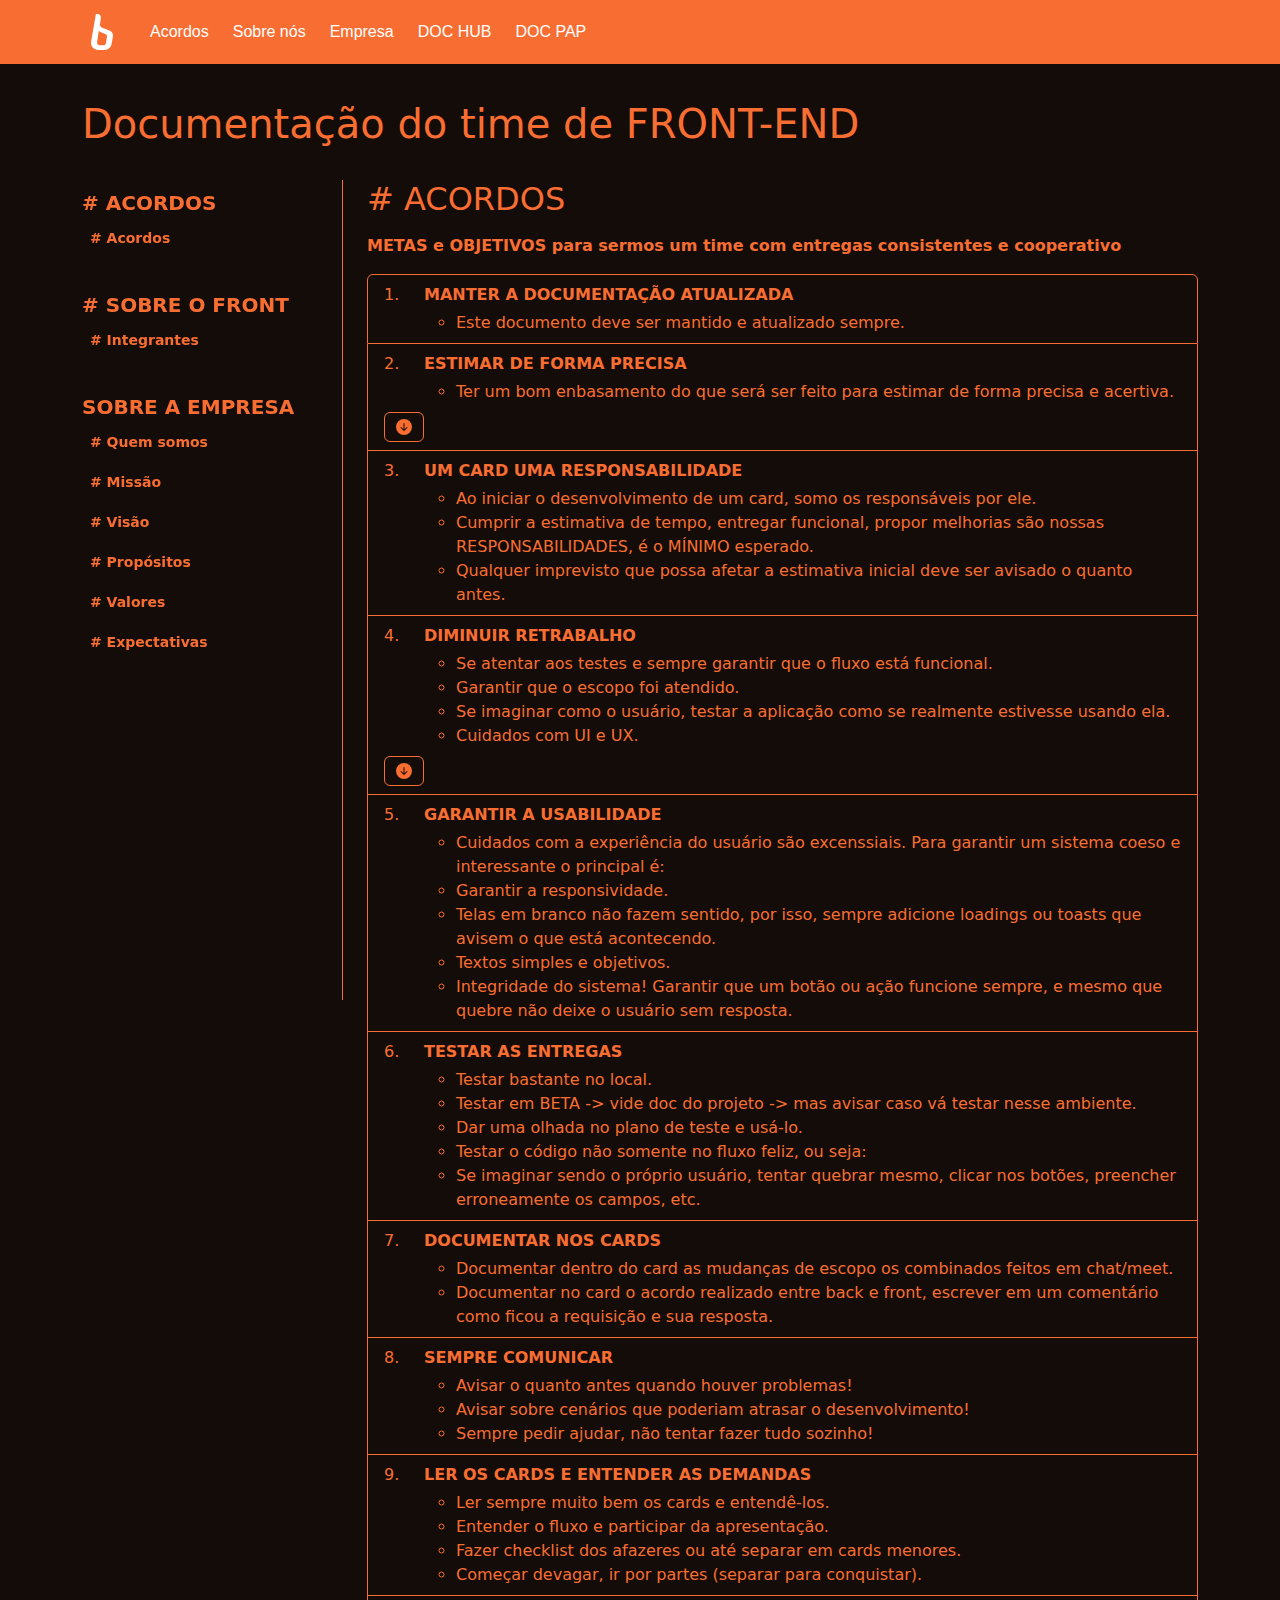
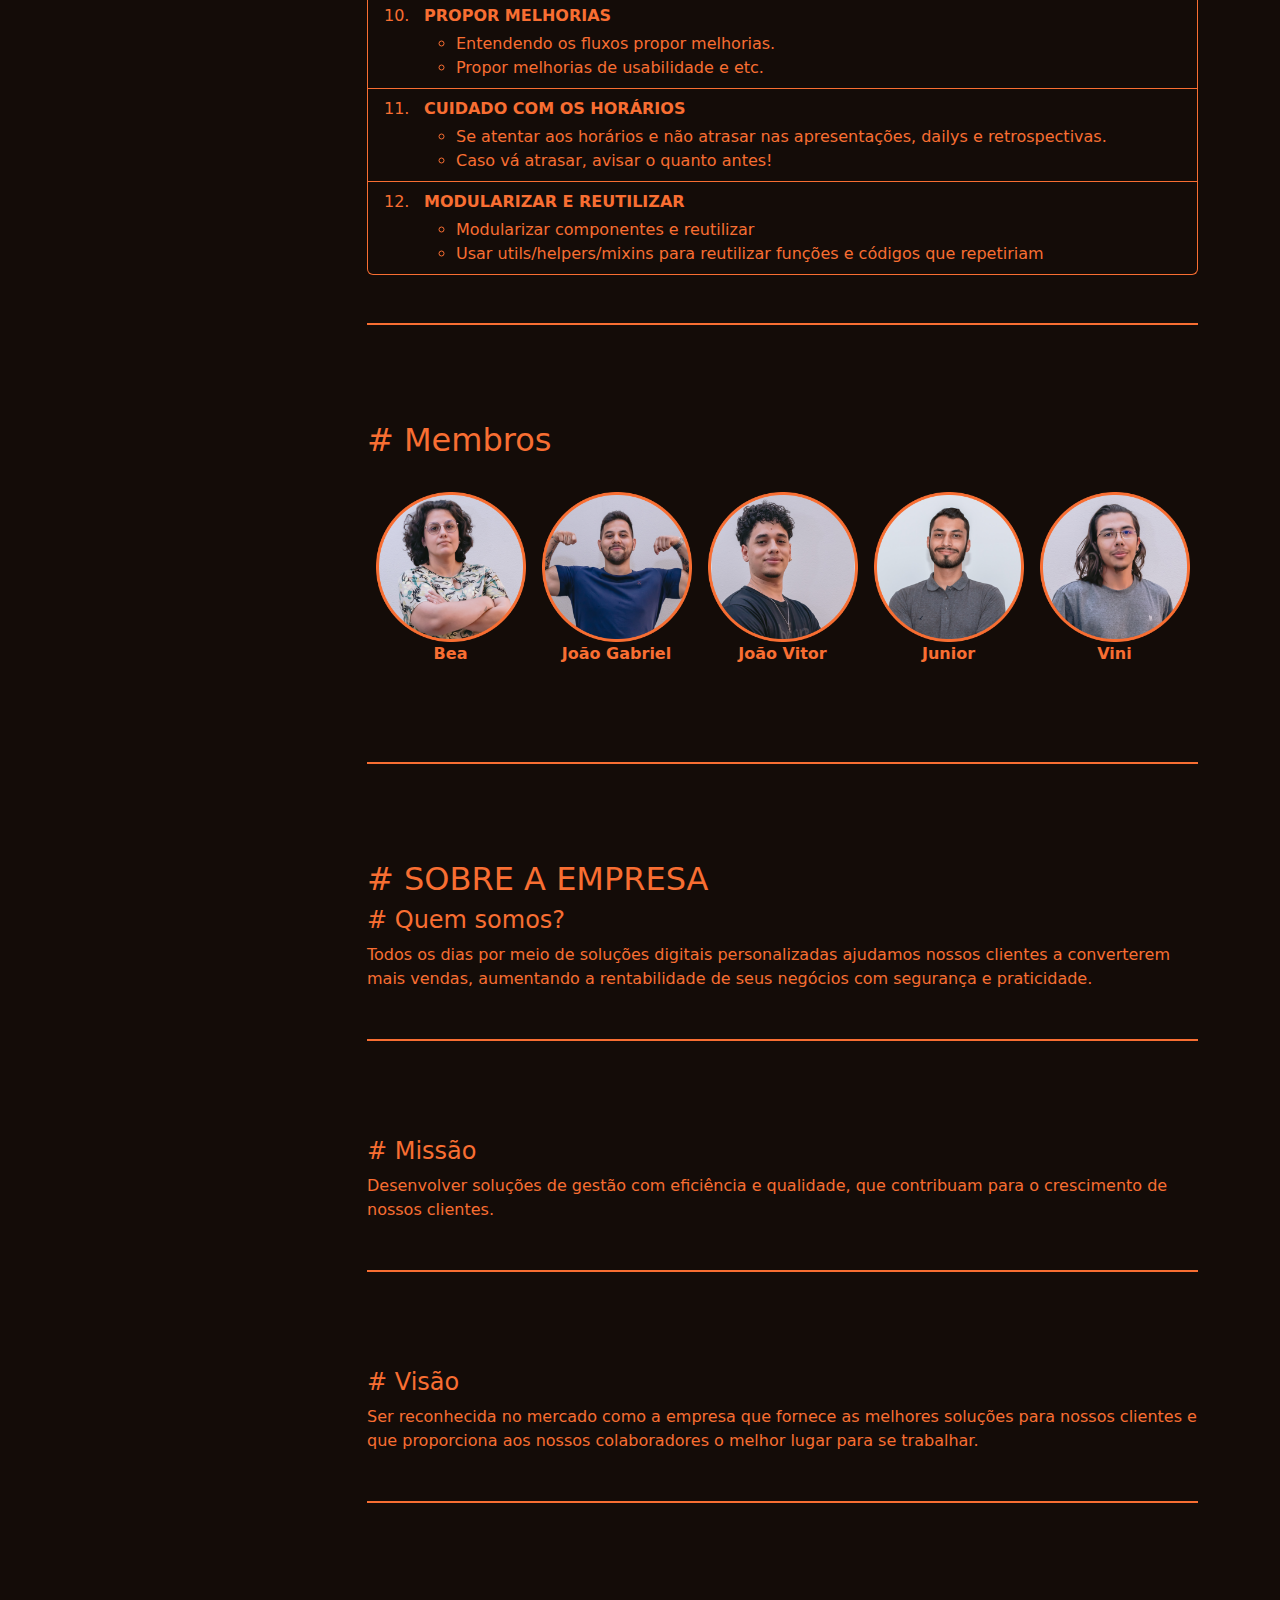
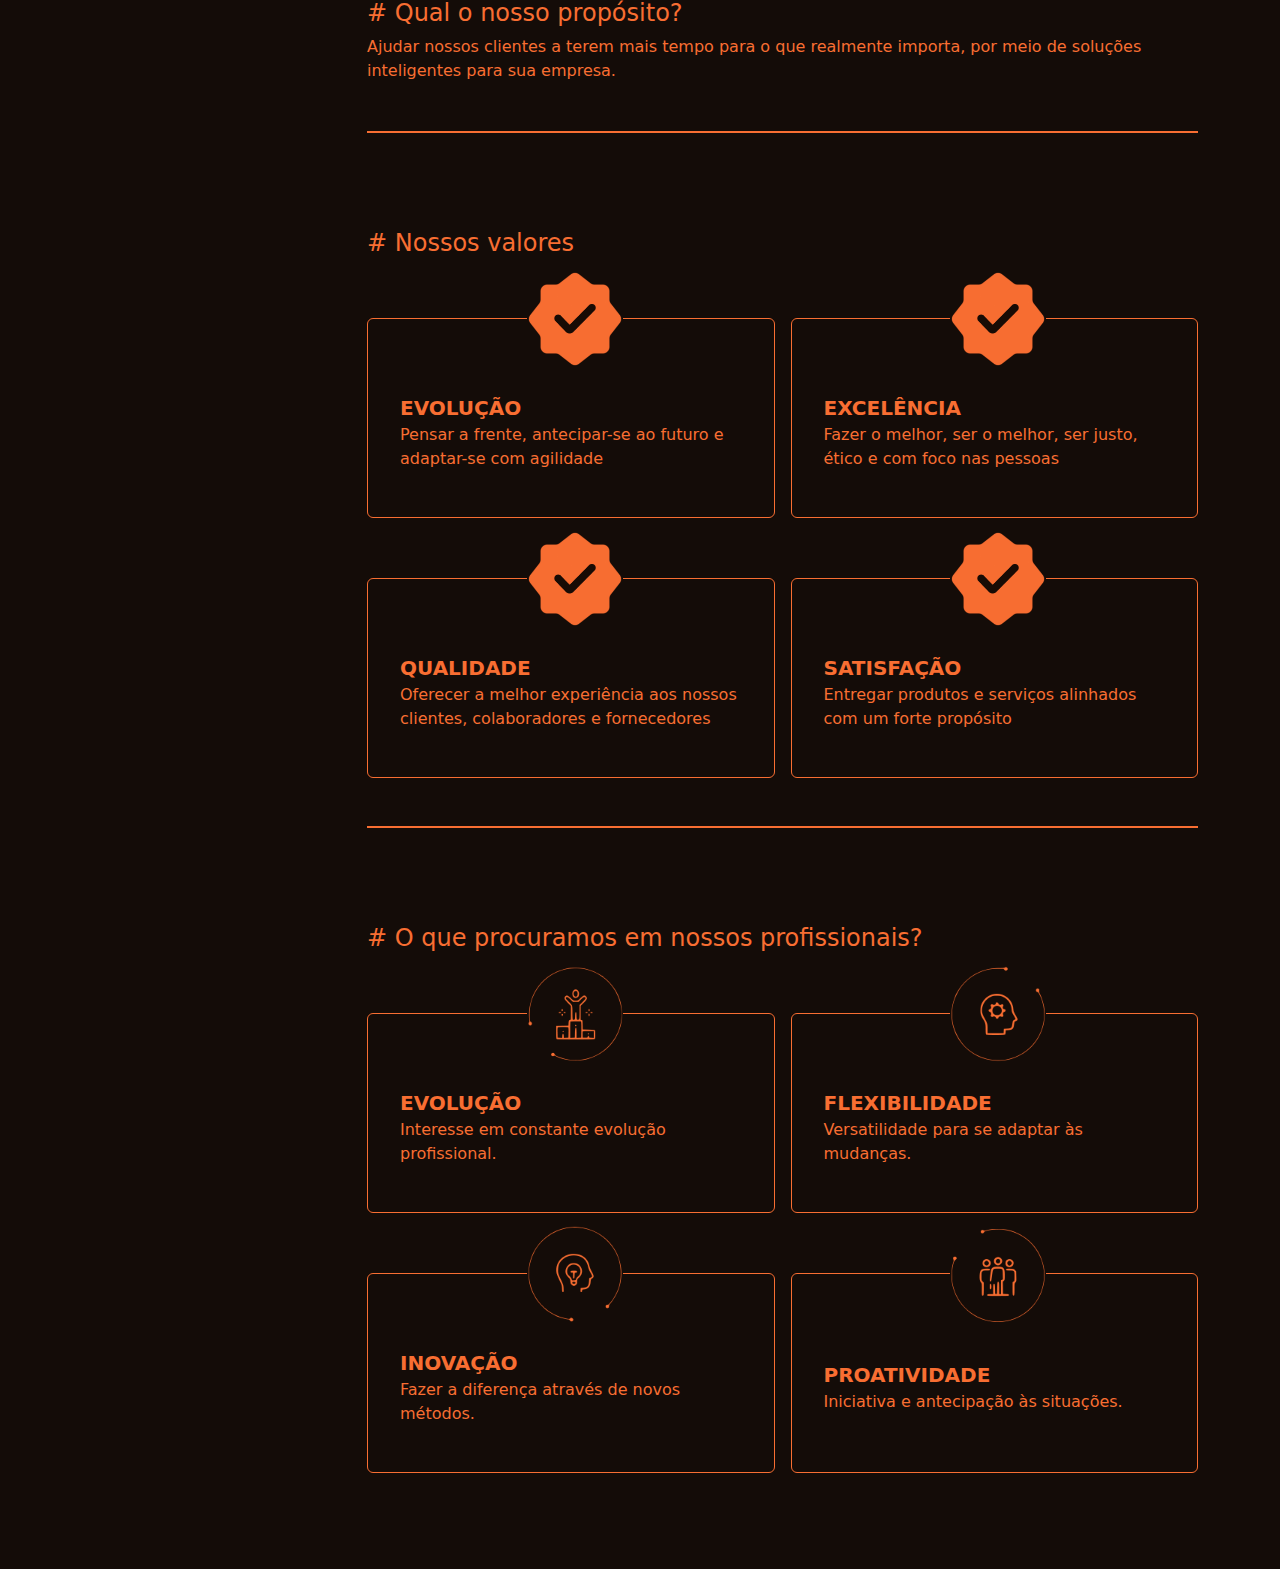
==== commit 05a92784: "Ajustando linguagem da doc front e adicionando ler mais na tabelinha" ====
--- a/src/documentation.html
+++ b/src/documentation.html
@@ -23,10 +23,9 @@
               <h2 class="h2"># ACORDOS</h2>
               <div id="container-agreements" class="mb-5" />
             </section>
-            <section id="about">
-              <h2 class="h2"># SOBRE</h2>
+            <section id="members">
+              <h2 class="h2"># Membros</h2>
               <div id="content-about">
-                Somos um time unido (eu acho) que tem um grande potencial
                 <div class="container-people mb-5">
                   <div class="person">
                     <img src="assets/images/bea-icon.png" alt="" class="img">
@@ -64,6 +63,21 @@
                   Todos os dias por meio de soluções digitais personalizadas
                   ajudamos nossos clientes a converterem mais vendas, aumentando
                   a rentabilidade de seus negócios com segurança e praticidade.
+                </div>
+              </section>
+              <section id="mission" class="mb-5 pb-5">
+                <h4 class="h4"># Missão</h4>
+                <div class="content">
+                  Desenvolver soluções de gestão com eficiência e qualidade,
+                  que contribuam para o crescimento de nossos clientes.
+                </div>
+              </section>
+              <section id="vision" class="mb-5 pb-5">
+                <h4 class="h4"># Visão</h4>
+                <div class="content">
+                  Ser reconhecida no mercado como a empresa que fornece as
+                  melhores soluções para nossos clientes e que proporciona
+                  aos nossos colaboradores o melhor lugar para se trabalhar.
                 </div>
               </section>
               <section id="purpose" class="mb-5 pb-5">
--- a/src/assets/style/main.css
+++ b/src/assets/style/main.css
@@ -5,9 +5,9 @@
   --documentation-primary-color: #F86E32;
   --documentation-body-color: #140c08;
   --hub-primary-color: #0937D6;
-  --hub-body-color: #030E33;
+  --hub-body-color: #01040f;
   --pap-primary-color: #660099;
-  --pap-body-color: #200030;
+  --pap-body-color: #0b0011;
 
   --primary-color: var(--documentation-primary-color) !important;
   --body-color: var(--documentation-body-color) !important;
@@ -70,7 +70,7 @@
 
 section:not(:last-child) {
   border-bottom: 2px solid;
-  margin-bottom: 3rem;
+  margin-bottom: 6rem !important;
 }
 
 .border-none {
@@ -81,6 +81,8 @@
   position: sticky;
   top: 72px;
   border-right: solid 1px !important;
+  min-height: calc(100dvh - 80px);
+  overflow: scroll;
 }
 
 .bd-links-heading {
@@ -88,16 +90,24 @@
 }
 
 .bd-links-link {
-  color: var(--bs-body-color);
-  text-decoration: none;
-  padding: 4px 8px;
   border-radius: var(--bs-border-radius);
-  margin: 8px 0px;
-  font-size: 18px !important;
+  padding: 8px;
+
+  a {
+    color: var(--bs-body-color);
+    text-decoration: none;
+    font-size: 14px !important;
+    margin: 8px 0px;
+  }
 
   &:hover {
     background-color: var(--primary-color);
-    color: white;
+    padding: 8px 4px 8px 12px;
+
+    a {
+      color: white;
+      font-size: 16px !important;
+    }
   }
 }
 
@@ -126,3 +136,43 @@
 pre code {
   display: block !important;
 }
+
+.no-gap {
+  gap: 0px !important;
+}
+
+@media (max-width: 768px) {
+  .col-sm-0 {
+    display: none;
+  }
+}
+
+@media (max-width: 992px) {
+  .col-md-0 {
+    display: none;
+  }
+}
+
+.btn-outline {
+  --bs-btn-color: var(--primary-color) !important;
+  --bs-btn-border-color: var(--primary-color) !important;
+  --bs-btn-hover-bg: var(--primary-color) !important;
+  --bs-btn-hover-color: white !important;
+  --bs-btn-hover-border-color: var(--primary-color) !important;
+  --bs-btn-active-bg: var(--primary-color) !important;
+  --bs-btn-active-border-color: var(--primary-color) !important;
+  --bs-btn-disabled-color: var(--primary-color) !important;
+  --bs-btn-disabled-border-color: var(--primary-color) !important;
+}
+
+.list-group-item::before,
+.table-button-colapse-extra-content {
+  width: 40px;
+}
+.table-button-colapse-extra-content  {
+  padding: 6px 0 !important;
+}
+
+.table-content {
+  width: calc(100% - 40px);
+}--- a/src/assets/style/documentation.css
+++ b/src/assets/style/documentation.css
@@ -14,14 +14,7 @@
   margin-top: 100px;
 }
 
-#agreements,
-#about,
-#enterprise,
-#enterprise,
-#who-are-we,
-#purpose,
-#our-values,
-#what-we-look-for-in-our-professionals {
+section {
   scroll-margin-top: 100px;
 }
 
@@ -44,10 +37,11 @@
   justify-content: center;
   background-color: var(--body-color) !important;
   padding: 60px 32px 32px;
-  width: calc(25% - 16px) !important;
+  width: calc(50% - 8px) !important;
   min-width: 250px !important;
   height: 200px !important;
   position: relative;
+  cursor: pointer;
 
   img {
     width: 96px;
@@ -61,6 +55,11 @@
     margin: 0px !important;
     font-size: 20px;
     margin-bottom: 8px;
+  }
+  
+  &:hover {
+    transform: scale(1.04);
+    border: 2px solid var(--primary-color) !important;
   }
 }
 
